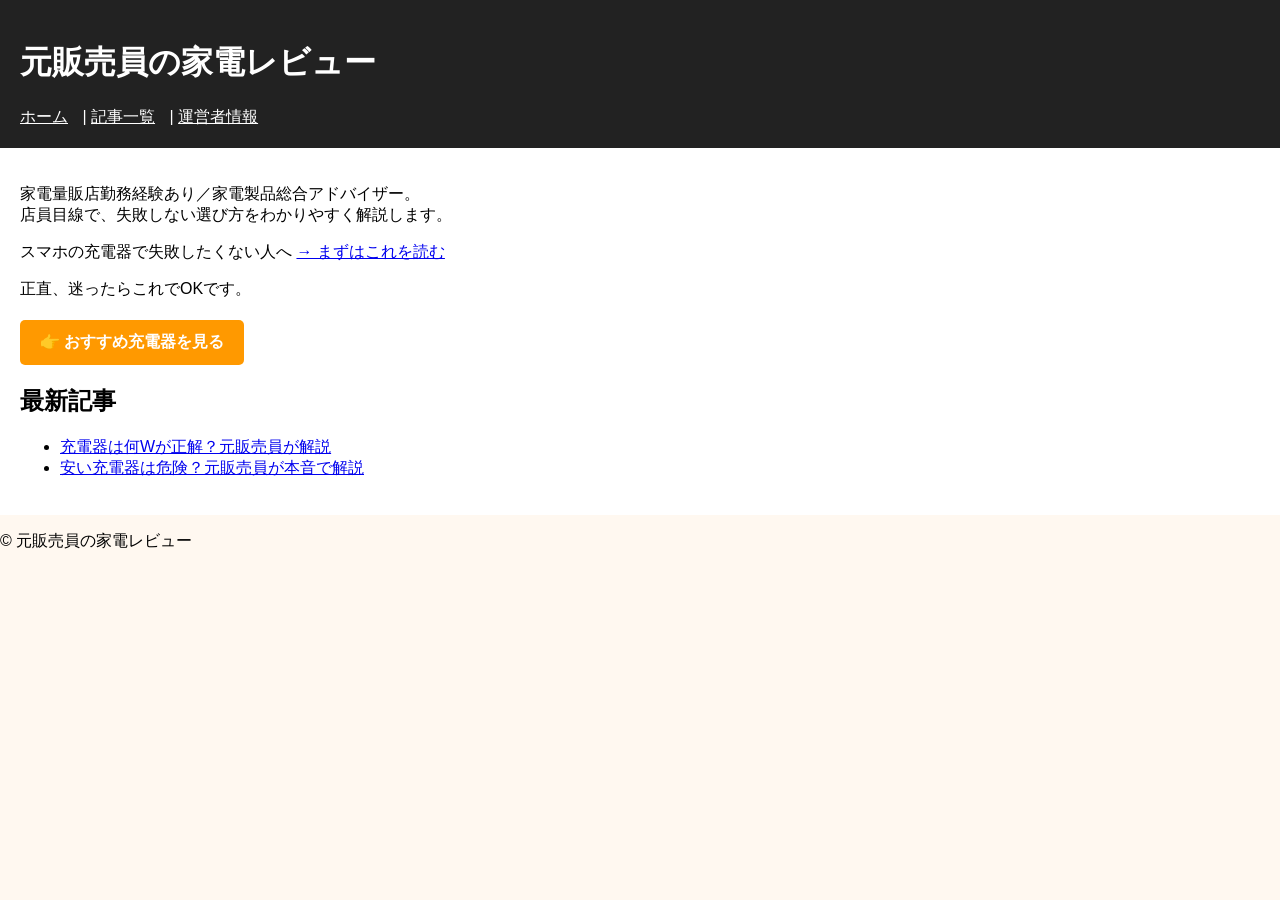
==== index.html @ 7d958324 "Update index.html" ====
<!DOCTYPE html>
<html lang="ja">
<head>
<meta charset="UTF-8">
<title>元販売員の家電レビュー</title>
<link rel="stylesheet" href="styles.css">
</head>
<body>

<header>
<h1>元販売員の家電レビュー</h1>
<nav>
<a href="index.html">ホーム</a> |
<a href="articles.html">記事一覧</a> |
<a href="about.html">運営者情報</a>
</nav>
</header>

<main>

<p>
家電量販店勤務経験あり／家電製品総合アドバイザー。<br>
店員目線で、失敗しない選び方をわかりやすく解説します。
</p>

<p>
スマホの充電器で失敗したくない人へ  
<a href="post1.html">→ まずはこれを読む</a>
</p>

<p>
正直、迷ったらこれでOKです。
</p>

<p style="margin:20px 0;">
<a href="https://www.amazon.co.jp/dp/B0B6MWBSJ4?tag=karinfreyer22-22" target="_blank"
style="display:inline-block; padding:12px 20px; background:#ff9900; color:#fff; text-decoration:none; border-radius:5px; font-weight:bold;">
👉 おすすめ充電器を見る
</a>
</p>

<h2>最新記事</h2>

<ul>
<li><a href="post1.html">充電器は何Wが正解？元販売員が解説</a></li>
<li><a href="post2.html">安い充電器は危険？元販売員が本音で解説</a></li>
</ul>

</main>

<footer>
<p>© 元販売員の家電レビュー</p>
</footer>

</body>
</html>
---- styles.css ----
body {
font-family: Arial;
margin:0;
padding:0;
background-color: #fff8f0;
}
header {
background:#222;
color:white;
padding:20px;
}
nav a {
color:white;
margin-right:10px;
}
main {
  background: #ffffff;
  padding: 20px;
}
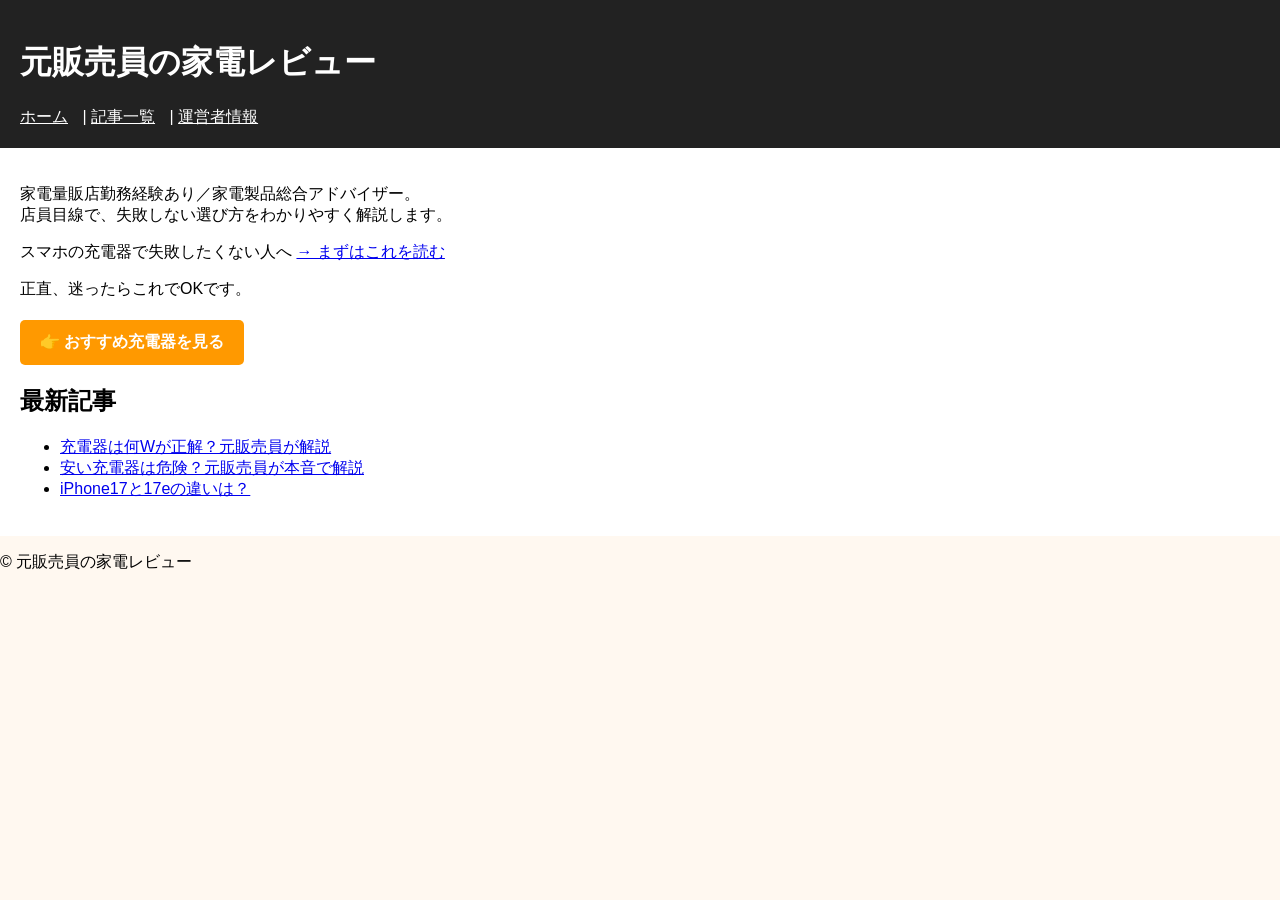
==== commit a1ac7600: "Update index.html" ====
--- a/index.html
+++ b/index.html
@@ -44,6 +44,7 @@
 <ul>
 <li><a href="post1.html">充電器は何Wが正解？元販売員が解説</a></li>
 <li><a href="post2.html">安い充電器は危険？元販売員が本音で解説</a></li>
+<li><a href="post3.html">iPhone17と17eの違いは？</a></li>
 </ul>
 
 </main>
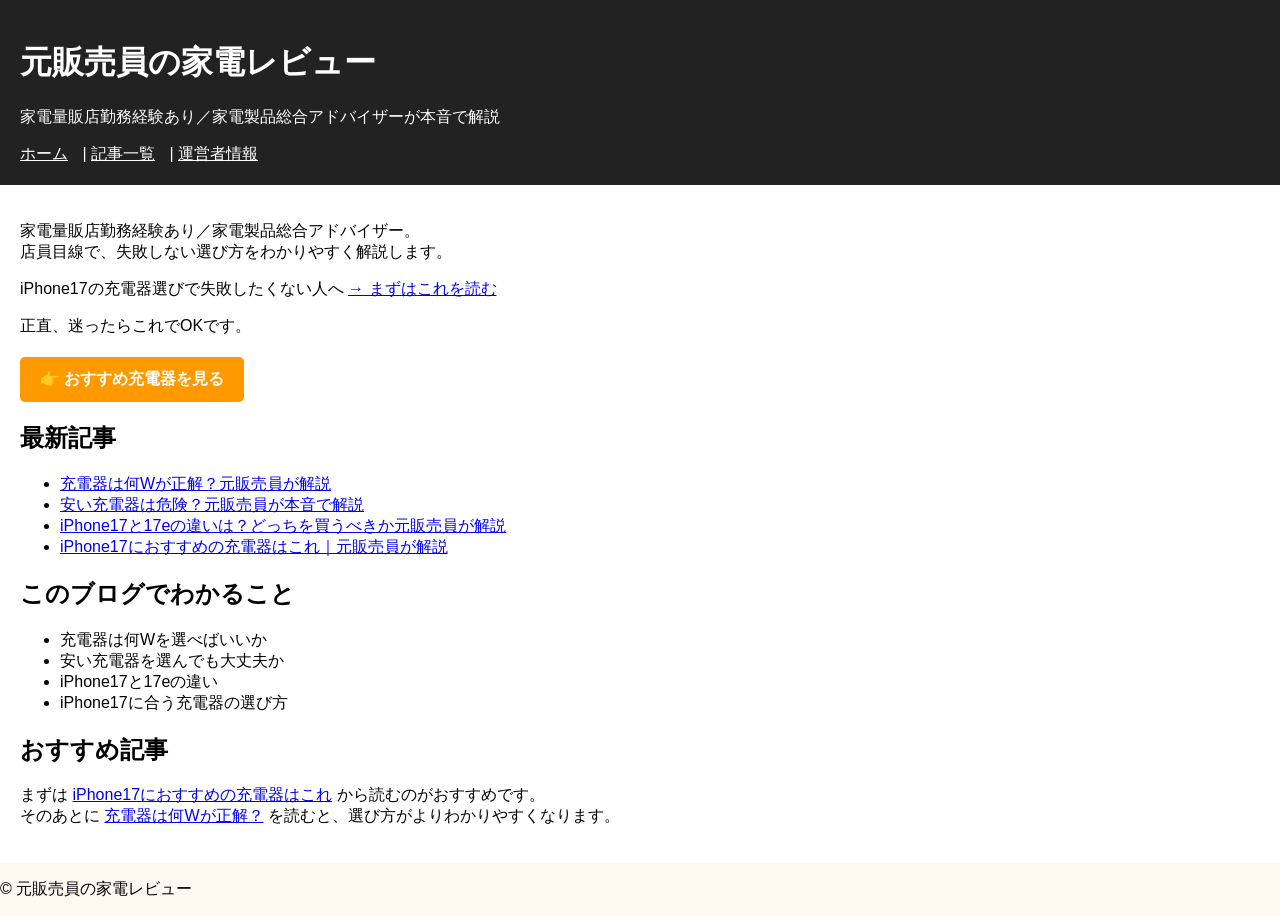
==== commit 592d0a2c: "Update index.html" ====
--- a/index.html
+++ b/index.html
@@ -2,55 +2,72 @@
 <html lang="ja">
 <head>
 <meta charset="UTF-8">
+<meta name="viewport" content="width=device-width, initial-scale=1.0">
 <title>元販売員の家電レビュー</title>
 <link rel="stylesheet" href="styles.css">
 </head>
 <body>
 
 <header>
-<h1>元販売員の家電レビュー</h1>
-<nav>
-<a href="index.html">ホーム</a> |
-<a href="articles.html">記事一覧</a> |
-<a href="about.html">運営者情報</a>
-</nav>
+  <h1>元販売員の家電レビュー</h1>
+  <p>家電量販店勤務経験あり／家電製品総合アドバイザーが本音で解説</p>
+  <nav>
+    <a href="index.html">ホーム</a> |
+    <a href="articles.html">記事一覧</a> |
+    <a href="about.html">運営者情報</a>
+  </nav>
 </header>
 
 <main>
 
-<p>
-家電量販店勤務経験あり／家電製品総合アドバイザー。<br>
-店員目線で、失敗しない選び方をわかりやすく解説します。
-</p>
+  <p>
+    家電量販店勤務経験あり／家電製品総合アドバイザー。<br>
+    店員目線で、失敗しない選び方をわかりやすく解説します。
+  </p>
 
-<p>
-スマホの充電器で失敗したくない人へ  
-<a href="post1.html">→ まずはこれを読む</a>
-</p>
+  <p>
+    iPhone17の充電器選びで失敗したくない人へ  
+    <a href="post4.html">→ まずはこれを読む</a>
+  </p>
 
-<p>
-正直、迷ったらこれでOKです。
-</p>
+  <p>
+    正直、迷ったらこれでOKです。
+  </p>
 
-<p style="margin:20px 0;">
-<a href="https://www.amazon.co.jp/dp/B0B6MWBSJ4?tag=karinfreyer22-22" target="_blank"
-style="display:inline-block; padding:12px 20px; background:#ff9900; color:#fff; text-decoration:none; border-radius:5px; font-weight:bold;">
-👉 おすすめ充電器を見る
-</a>
-</p>
+  <p style="margin:20px 0;">
+    <a href="https://www.amazon.co.jp/dp/B0B6MWBSJ4?tag=karinfreyer22-22" target="_blank"
+    style="display:inline-block; padding:12px 20px; background:#ff9900; color:#fff; text-decoration:none; border-radius:5px; font-weight:bold;">
+      👉 おすすめ充電器を見る
+    </a>
+  </p>
 
-<h2>最新記事</h2>
+  <h2>最新記事</h2>
 
-<ul>
-<li><a href="post1.html">充電器は何Wが正解？元販売員が解説</a></li>
-<li><a href="post2.html">安い充電器は危険？元販売員が本音で解説</a></li>
-<li><a href="post3.html">iPhone17と17eの違いは？</a></li>
-</ul>
+  <ul>
+    <li><a href="post1.html">充電器は何Wが正解？元販売員が解説</a></li>
+    <li><a href="post2.html">安い充電器は危険？元販売員が本音で解説</a></li>
+    <li><a href="post3.html">iPhone17と17eの違いは？どっちを買うべきか元販売員が解説</a></li>
+    <li><a href="post4.html">iPhone17におすすめの充電器はこれ｜元販売員が解説</a></li>
+  </ul>
+
+  <h2>このブログでわかること</h2>
+  <ul>
+    <li>充電器は何Wを選べばいいか</li>
+    <li>安い充電器を選んでも大丈夫か</li>
+    <li>iPhone17と17eの違い</li>
+    <li>iPhone17に合う充電器の選び方</li>
+  </ul>
+
+  <h2>おすすめ記事</h2>
+  <p>
+    まずは <a href="post4.html">iPhone17におすすめの充電器はこれ</a> から読むのがおすすめです。<br>
+    そのあとに <a href="post1.html">充電器は何Wが正解？</a> を読むと、選び方がよりわかりやすくなります。
+  </p>
 
 </main>
 
 <footer>
-<p>© 元販売員の家電レビュー</p>
+  <p>© 元販売員の家電レビュー</p>
 </footer>
 
 </body>
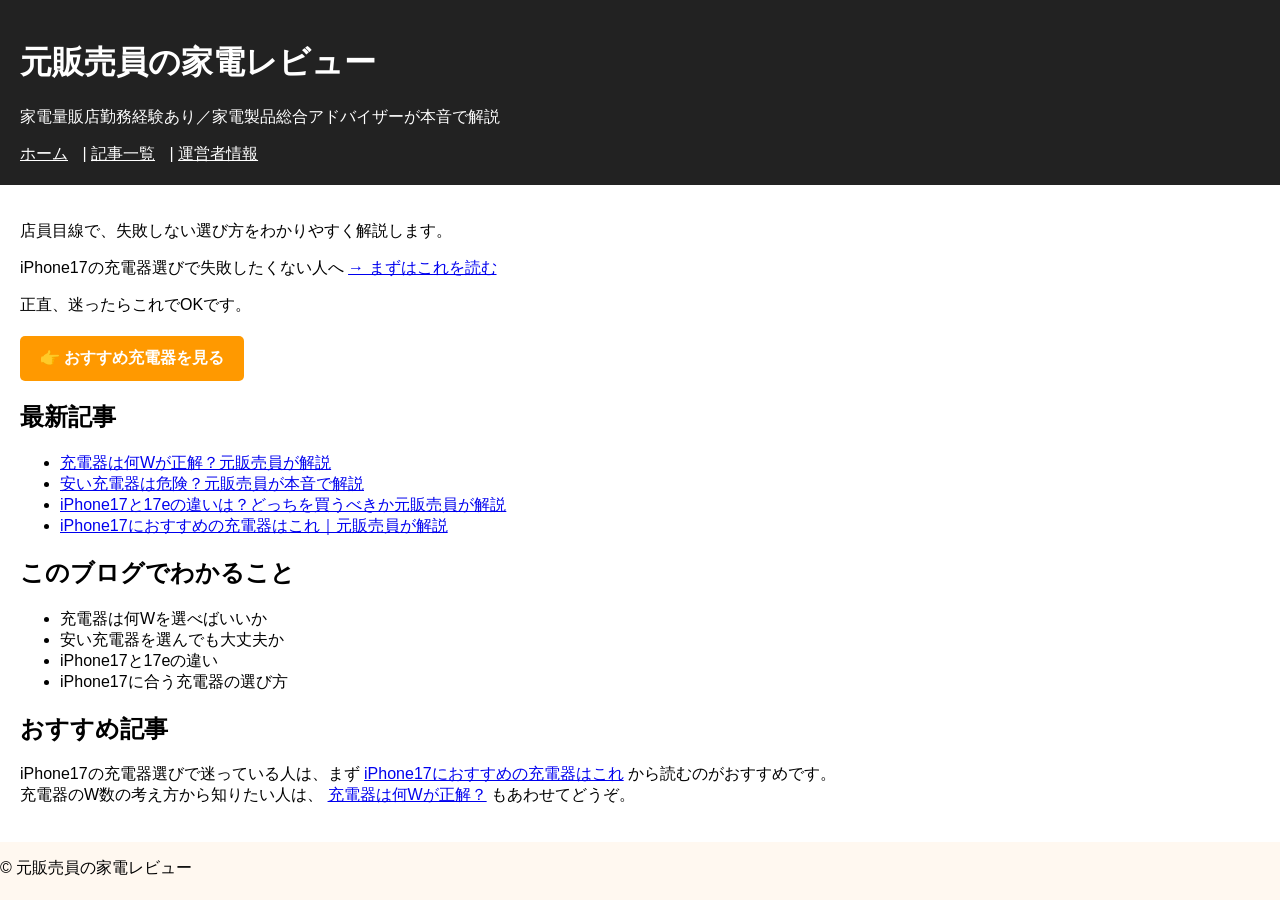
==== commit 0543daa9: "Update index.html" ====
--- a/index.html
+++ b/index.html
@@ -21,7 +21,6 @@
 <main>
 
   <p>
-    家電量販店勤務経験あり／家電製品総合アドバイザー。<br>
     店員目線で、失敗しない選び方をわかりやすく解説します。
   </p>
 
@@ -42,7 +41,6 @@
   </p>
 
   <h2>最新記事</h2>
-
   <ul>
     <li><a href="post1.html">充電器は何Wが正解？元販売員が解説</a></li>
     <li><a href="post2.html">安い充電器は危険？元販売員が本音で解説</a></li>
@@ -60,8 +58,12 @@
 
   <h2>おすすめ記事</h2>
   <p>
-    まずは <a href="post4.html">iPhone17におすすめの充電器はこれ</a> から読むのがおすすめです。<br>
-    そのあとに <a href="post1.html">充電器は何Wが正解？</a> を読むと、選び方がよりわかりやすくなります。
+    iPhone17の充電器選びで迷っている人は、まず
+    <a href="post4.html">iPhone17におすすめの充電器はこれ</a>
+    から読むのがおすすめです。<br>
+    充電器のW数の考え方から知りたい人は、
+    <a href="post1.html">充電器は何Wが正解？</a>
+    もあわせてどうぞ。
   </p>
 
 </main>
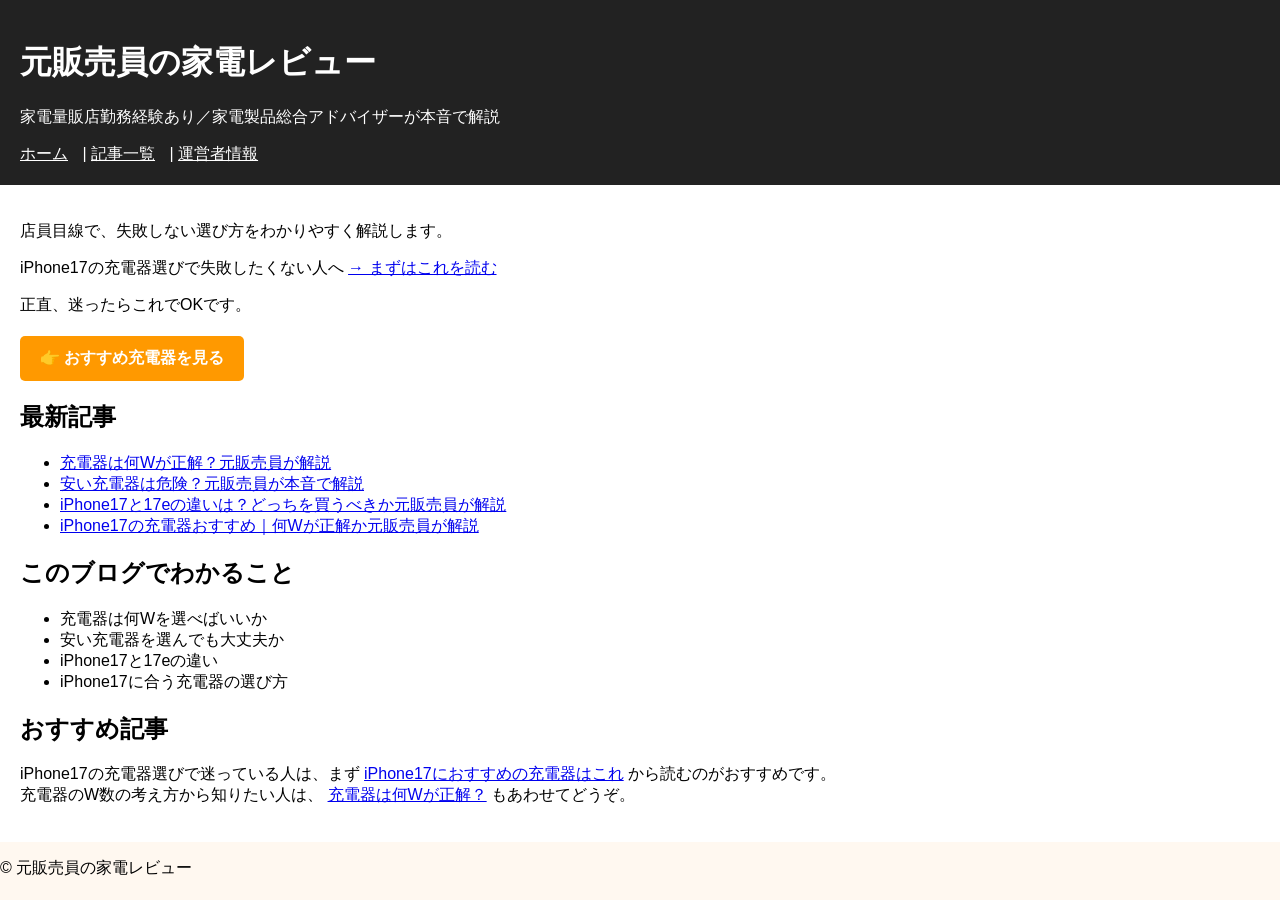
==== commit b5db70ec: "Update index.html" ====
--- a/index.html
+++ b/index.html
@@ -5,6 +5,16 @@
 <meta name="viewport" content="width=device-width, initial-scale=1.0">
 <title>元販売員の家電レビュー</title>
 <link rel="stylesheet" href="styles.css">
+
+<!-- Google tag (gtag.js) -->
+<script async src="https://www.googletagmanager.com/gtag/js?id=G-20M95NDR7Q"></script>
+<script>
+  window.dataLayer = window.dataLayer || [];
+  function gtag(){dataLayer.push(arguments);}
+  gtag('js', new Date());
+  gtag('config', 'G-20M95NDR7Q');
+</script>
+
 </head>
 <body>
 
@@ -45,7 +55,7 @@
     <li><a href="post1.html">充電器は何Wが正解？元販売員が解説</a></li>
     <li><a href="post2.html">安い充電器は危険？元販売員が本音で解説</a></li>
     <li><a href="post3.html">iPhone17と17eの違いは？どっちを買うべきか元販売員が解説</a></li>
-    <li><a href="post4.html">iPhone17におすすめの充電器はこれ｜元販売員が解説</a></li>
+    <li><a href="post4.html">iPhone17の充電器おすすめ｜何Wが正解か元販売員が解説</a></li>
   </ul>
 
   <h2>このブログでわかること</h2>
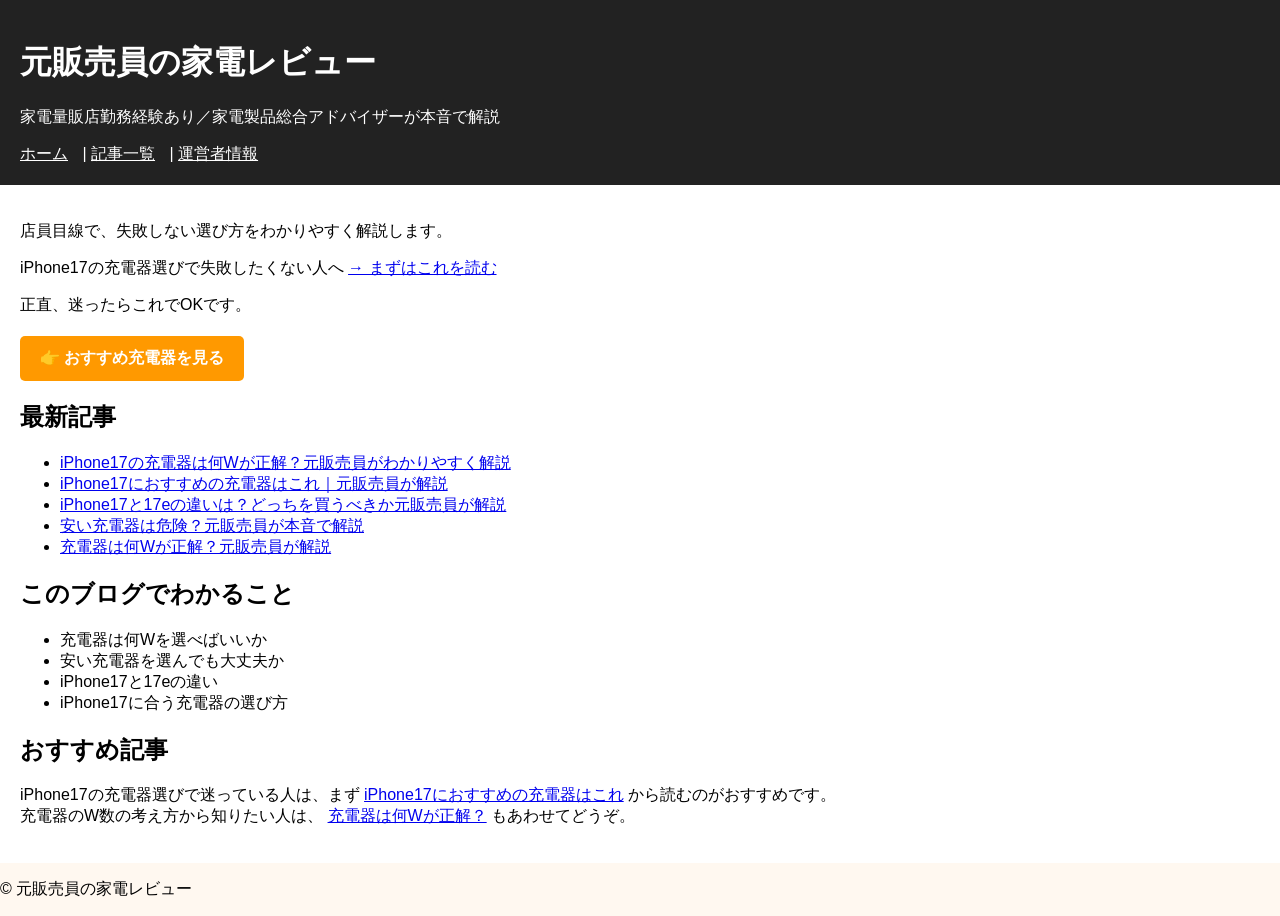
==== commit ab617a82: "Update index.html" ====
--- a/index.html
+++ b/index.html
@@ -51,12 +51,13 @@
   </p>
 
   <h2>最新記事</h2>
-  <ul>
-    <li><a href="post1.html">充電器は何Wが正解？元販売員が解説</a></li>
-    <li><a href="post2.html">安い充電器は危険？元販売員が本音で解説</a></li>
-    <li><a href="post3.html">iPhone17と17eの違いは？どっちを買うべきか元販売員が解説</a></li>
-    <li><a href="post4.html">iPhone17の充電器おすすめ｜何Wが正解か元販売員が解説</a></li>
-  </ul>
+<ul>
+<li><a href="post5.html">iPhone17の充電器は何Wが正解？元販売員がわかりやすく解説</a></li>
+<li><a href="post4.html">iPhone17におすすめの充電器はこれ｜元販売員が解説</a></li>
+<li><a href="post3.html">iPhone17と17eの違いは？どっちを買うべきか元販売員が解説</a></li>
+<li><a href="post2.html">安い充電器は危険？元販売員が本音で解説</a></li>
+<li><a href="post1.html">充電器は何Wが正解？元販売員が解説</a></li>
+</ul>
 
   <h2>このブログでわかること</h2>
   <ul>
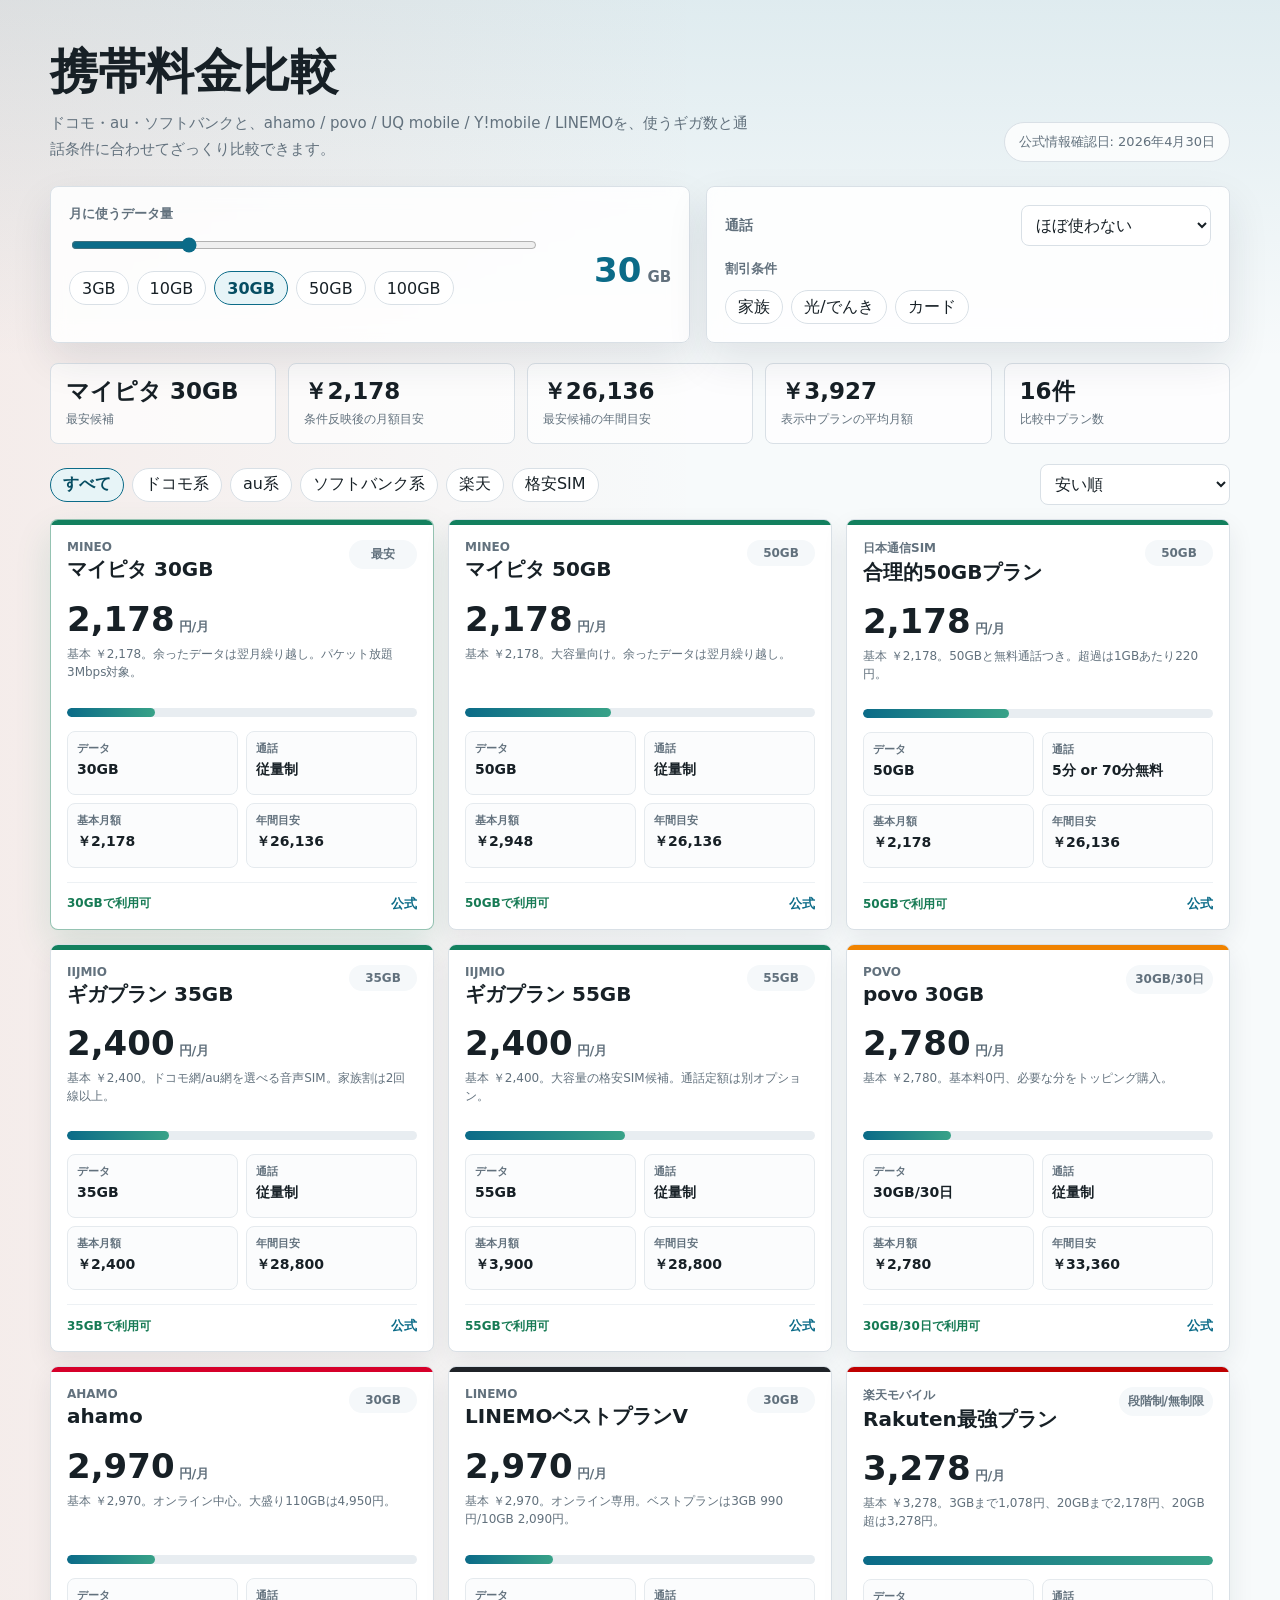
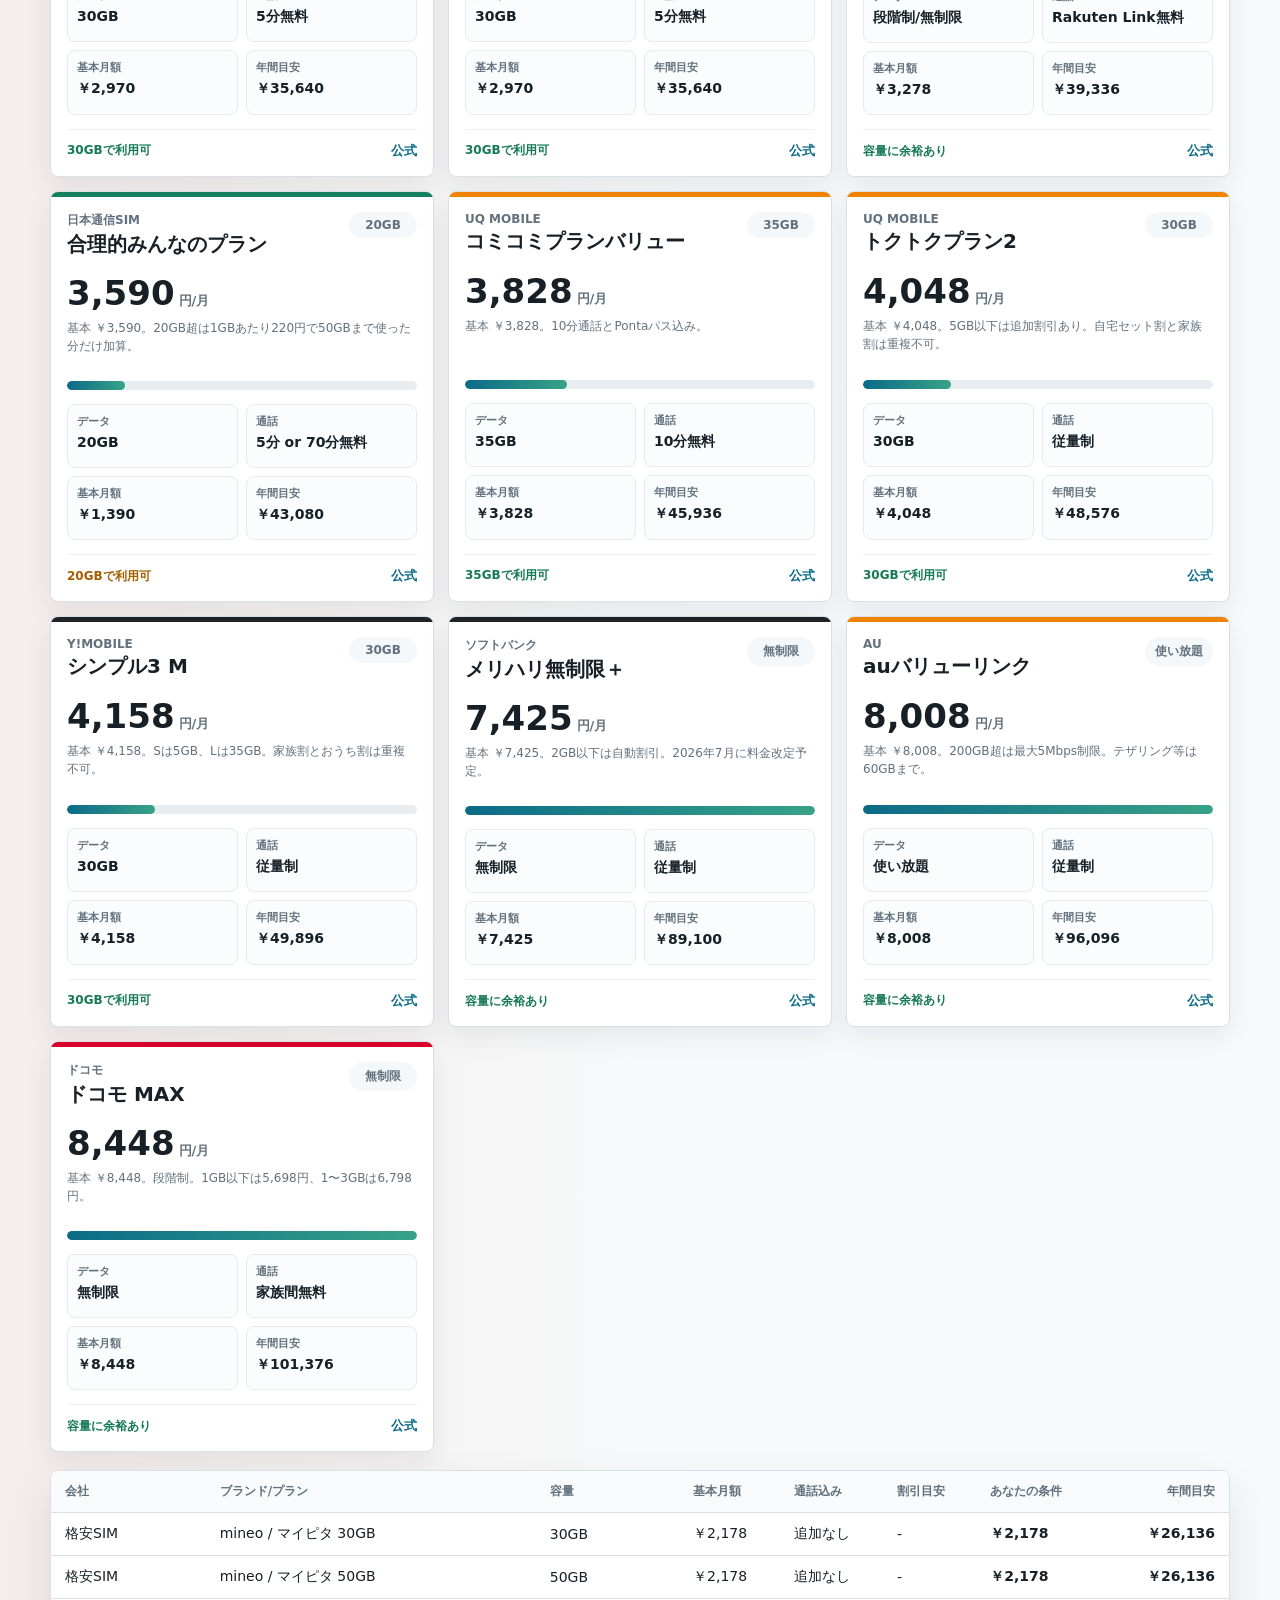
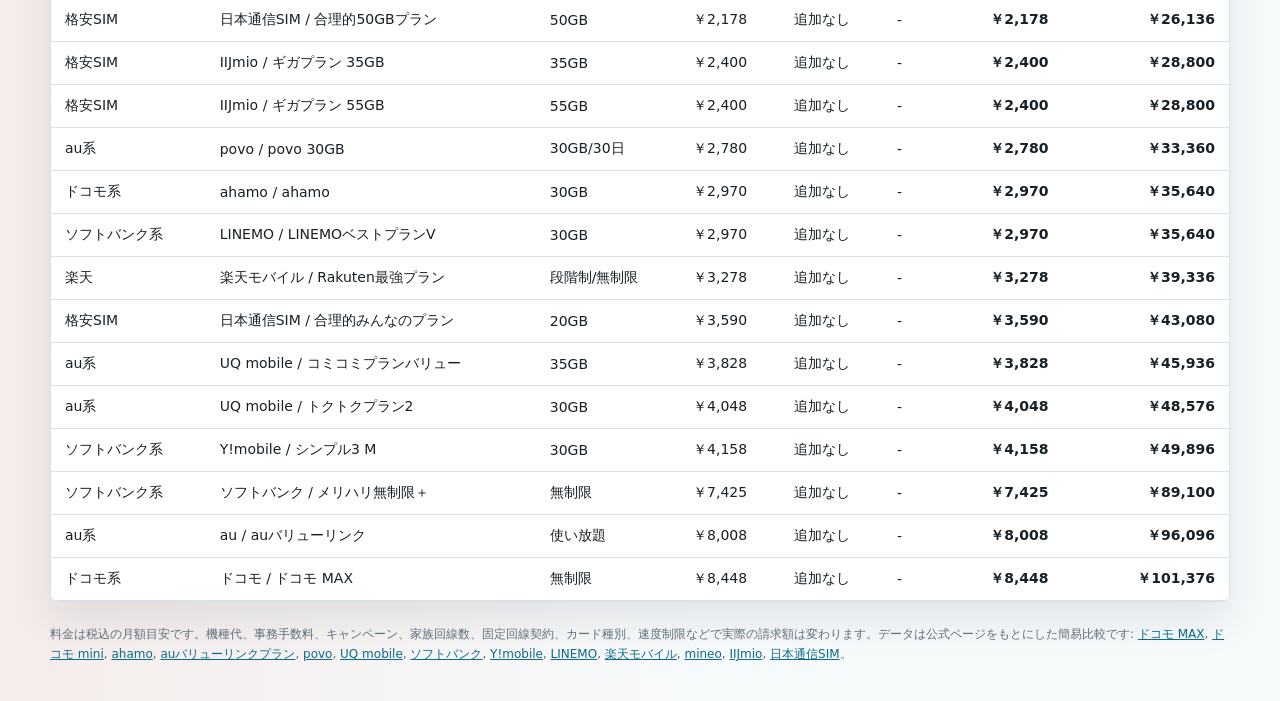
==== commit 9a69f496: "Add files via upload" ====
--- a/index.html
+++ b/index.html
@@ -1,87 +1,1122 @@
-<!DOCTYPE html>
+<!doctype html>
 <html lang="ja">
 <head>
-<meta charset="UTF-8">
-<meta name="viewport" content="width=device-width, initial-scale=1.0">
-<title>元販売員の家電レビュー</title>
-<link rel="stylesheet" href="styles.css">
-
-<!-- Google tag (gtag.js) -->
-<script async src="https://www.googletagmanager.com/gtag/js?id=G-20M95NDR7Q"></script>
-<script>
-  window.dataLayer = window.dataLayer || [];
-  function gtag(){dataLayer.push(arguments);}
-  gtag('js', new Date());
-  gtag('config', 'G-20M95NDR7Q');
-</script>
-
+  <meta charset="utf-8">
+  <meta name="viewport" content="width=device-width, initial-scale=1">
+  <title>携帯料金比較</title>
+  <style>
+    :root {
+      color-scheme: light;
+      --ink: #172026;
+      --muted: #62717d;
+      --line: #d9e0e6;
+      --panel: #ffffff;
+      --soft: #f5f8fa;
+      --accent: #0b6b88;
+      --accent-2: #d84d2a;
+      --good: #167a54;
+      --warn: #a65e00;
+      --shadow: 0 18px 40px rgba(26, 44, 56, .10);
+    }
+
+    * {
+      box-sizing: border-box;
+    }
+
+    body {
+      margin: 0;
+      font-family: "Segoe UI", system-ui, -apple-system, BlinkMacSystemFont, "Noto Sans JP", sans-serif;
+      color: var(--ink);
+      background:
+        linear-gradient(180deg, rgba(11, 107, 136, .10), transparent 360px),
+        linear-gradient(90deg, rgba(216, 77, 42, .08), transparent 55%),
+        #f7fafb;
+    }
+
+    button,
+    input,
+    select {
+      font: inherit;
+    }
+
+    .app-shell {
+      width: min(1180px, calc(100% - 32px));
+      margin: 0 auto;
+      padding: 28px 0 36px;
+    }
+
+    header {
+      display: grid;
+      grid-template-columns: minmax(0, 1fr) auto;
+      gap: 24px;
+      align-items: end;
+      padding: 18px 0 24px;
+    }
+
+    h1 {
+      margin: 0;
+      font-size: clamp(28px, 4vw, 48px);
+      line-height: 1.08;
+      letter-spacing: 0;
+    }
+
+    .lead {
+      max-width: 700px;
+      margin: 12px 0 0;
+      color: var(--muted);
+      font-size: 15px;
+      line-height: 1.75;
+    }
+
+    .date-pill {
+      border: 1px solid var(--line);
+      border-radius: 999px;
+      padding: 10px 14px;
+      background: rgba(255, 255, 255, .78);
+      color: var(--muted);
+      font-size: 13px;
+      white-space: nowrap;
+    }
+
+    .controls {
+      display: grid;
+      grid-template-columns: 1.1fr .9fr;
+      gap: 16px;
+      align-items: stretch;
+      margin-bottom: 20px;
+    }
+
+    .panel {
+      background: rgba(255, 255, 255, .86);
+      border: 1px solid var(--line);
+      border-radius: 8px;
+      box-shadow: var(--shadow);
+      backdrop-filter: blur(10px);
+    }
+
+    .usage-panel {
+      padding: 18px;
+    }
+
+    .panel-title {
+      margin: 0 0 12px;
+      color: var(--muted);
+      font-size: 13px;
+      font-weight: 700;
+    }
+
+    .usage-grid {
+      display: grid;
+      grid-template-columns: 1fr 120px;
+      gap: 16px;
+      align-items: center;
+    }
+
+    .gb-number {
+      display: flex;
+      align-items: baseline;
+      gap: 6px;
+      justify-content: flex-end;
+      color: var(--accent);
+      font-weight: 800;
+      font-size: 34px;
+    }
+
+    .gb-number span {
+      color: var(--muted);
+      font-size: 15px;
+      font-weight: 700;
+    }
+
+    input[type="range"] {
+      width: 100%;
+      accent-color: var(--accent);
+    }
+
+    .quick-gb {
+      display: flex;
+      gap: 8px;
+      flex-wrap: wrap;
+      margin-top: 14px;
+    }
+
+    .chip,
+    .icon-button {
+      border: 1px solid var(--line);
+      background: var(--panel);
+      color: var(--ink);
+      border-radius: 999px;
+      min-height: 34px;
+      padding: 0 12px;
+      cursor: pointer;
+    }
+
+    .chip.active,
+    .icon-button.active {
+      border-color: var(--accent);
+      background: #e7f4f7;
+      color: #064d62;
+      font-weight: 700;
+    }
+
+    .options-panel {
+      padding: 18px;
+      display: grid;
+      gap: 14px;
+    }
+
+    .option-row {
+      display: grid;
+      grid-template-columns: 1fr auto;
+      gap: 12px;
+      align-items: center;
+    }
+
+    .option-row label {
+      color: var(--muted);
+      font-size: 14px;
+      font-weight: 700;
+    }
+
+    select {
+      width: 190px;
+      border: 1px solid var(--line);
+      border-radius: 8px;
+      background: var(--panel);
+      padding: 9px 10px;
+      color: var(--ink);
+    }
+
+    .toggle-list {
+      display: flex;
+      gap: 8px;
+      flex-wrap: wrap;
+    }
+
+    .summary {
+      display: grid;
+      grid-template-columns: repeat(5, 1fr);
+      gap: 12px;
+      margin-bottom: 20px;
+    }
+
+    .metric {
+      padding: 15px;
+      border: 1px solid var(--line);
+      border-radius: 8px;
+      background: rgba(255, 255, 255, .72);
+    }
+
+    .metric strong {
+      display: block;
+      font-size: 23px;
+      line-height: 1.1;
+    }
+
+    .metric span {
+      display: block;
+      margin-top: 6px;
+      color: var(--muted);
+      font-size: 12px;
+      line-height: 1.45;
+    }
+
+    .toolbar {
+      display: flex;
+      justify-content: space-between;
+      gap: 12px;
+      align-items: center;
+      margin: 8px 0 14px;
+    }
+
+    .brand-filter {
+      display: flex;
+      gap: 8px;
+      flex-wrap: wrap;
+    }
+
+    .cards {
+      display: grid;
+      grid-template-columns: repeat(3, minmax(0, 1fr));
+      gap: 14px;
+    }
+
+    .card {
+      position: relative;
+      overflow: hidden;
+      min-height: 278px;
+      padding: 16px;
+      border: 1px solid var(--line);
+      border-radius: 8px;
+      background: var(--panel);
+      box-shadow: 0 10px 26px rgba(20, 35, 45, .08);
+      display: grid;
+      gap: 14px;
+    }
+
+    .card.best {
+      border-color: rgba(22, 122, 84, .45);
+      box-shadow: 0 16px 36px rgba(22, 122, 84, .14);
+    }
+
+    .brand-bar {
+      height: 5px;
+      width: 100%;
+      position: absolute;
+      inset: 0 0 auto;
+    }
+
+    .docomo { background: #d6002a; }
+    .au { background: #f08300; }
+    .softbank { background: #1f2328; }
+    .rakuten { background: #bf0000; }
+    .mvno { background: #13805e; }
+
+    .card-top {
+      display: flex;
+      justify-content: space-between;
+      gap: 12px;
+      align-items: start;
+      padding-top: 4px;
+    }
+
+    .carrier {
+      color: var(--muted);
+      font-size: 12px;
+      font-weight: 800;
+      text-transform: uppercase;
+    }
+
+    .plan-name {
+      margin: 3px 0 0;
+      font-size: 20px;
+      line-height: 1.25;
+    }
+
+    .badge {
+      min-width: 68px;
+      padding: 6px 9px;
+      border-radius: 999px;
+      background: var(--soft);
+      color: var(--muted);
+      text-align: center;
+      font-size: 12px;
+      font-weight: 800;
+      white-space: nowrap;
+    }
+
+    .price {
+      display: flex;
+      align-items: baseline;
+      gap: 4px;
+      margin-top: 2px;
+      font-size: 34px;
+      font-weight: 850;
+      letter-spacing: 0;
+    }
+
+    .price small {
+      color: var(--muted);
+      font-size: 13px;
+      font-weight: 700;
+    }
+
+    .price-note {
+      margin-top: -8px;
+      min-height: 36px;
+      color: var(--muted);
+      font-size: 12px;
+      line-height: 1.5;
+    }
+
+    .data-meter {
+      height: 9px;
+      overflow: hidden;
+      border-radius: 999px;
+      background: #e8edf1;
+    }
+
+    .data-meter span {
+      display: block;
+      height: 100%;
+      max-width: 100%;
+      border-radius: inherit;
+      background: linear-gradient(90deg, var(--accent), #38a288);
+    }
+
+    .specs {
+      display: grid;
+      grid-template-columns: 1fr 1fr;
+      gap: 8px;
+    }
+
+    .spec {
+      min-height: 64px;
+      border: 1px solid #e5eaee;
+      border-radius: 8px;
+      padding: 9px;
+      background: #fbfcfd;
+    }
+
+    .spec span {
+      display: block;
+      color: var(--muted);
+      font-size: 11px;
+      font-weight: 800;
+    }
+
+    .spec strong {
+      display: block;
+      margin-top: 4px;
+      font-size: 14px;
+      line-height: 1.3;
+    }
+
+    .card-footer {
+      display: flex;
+      justify-content: space-between;
+      align-items: center;
+      gap: 10px;
+      border-top: 1px solid #edf1f4;
+      padding-top: 12px;
+    }
+
+    .source-link {
+      color: var(--accent);
+      font-size: 13px;
+      font-weight: 800;
+      text-decoration: none;
+    }
+
+    .fit {
+      color: var(--good);
+      font-size: 12px;
+      font-weight: 800;
+    }
+
+    .fit.warn {
+      color: var(--warn);
+    }
+
+    .table-panel {
+      margin-top: 18px;
+      overflow-x: auto;
+    }
+
+    table {
+      width: 100%;
+      border-collapse: collapse;
+      min-width: 850px;
+      background: var(--panel);
+    }
+
+    th,
+    td {
+      padding: 12px 14px;
+      border-bottom: 1px solid var(--line);
+      text-align: left;
+      font-size: 14px;
+    }
+
+    th {
+      color: var(--muted);
+      font-size: 12px;
+      background: #f8fafb;
+    }
+
+    td:last-child,
+    th:last-child {
+      text-align: right;
+    }
+
+    footer {
+      margin-top: 22px;
+      color: var(--muted);
+      font-size: 12px;
+      line-height: 1.7;
+    }
+
+    footer a {
+      color: var(--accent);
+    }
+
+    @media (max-width: 900px) {
+      header,
+      .controls {
+        grid-template-columns: 1fr;
+      }
+
+      .summary {
+        grid-template-columns: repeat(2, 1fr);
+      }
+
+      .cards {
+        grid-template-columns: repeat(2, minmax(0, 1fr));
+      }
+
+      .date-pill {
+        justify-self: start;
+      }
+    }
+
+    @media (max-width: 640px) {
+      .app-shell {
+        width: min(100% - 20px, 1180px);
+        padding-top: 14px;
+      }
+
+      .usage-grid,
+      .option-row,
+      .summary,
+      .cards {
+        grid-template-columns: 1fr;
+      }
+
+      .gb-number {
+        justify-content: flex-start;
+      }
+
+      select {
+        width: 100%;
+      }
+
+      .toolbar {
+        align-items: stretch;
+        flex-direction: column;
+      }
+    }
+  </style>
 </head>
 <body>
-
-<header>
-  <h1>元販売員の家電レビュー</h1>
-  <p>家電量販店勤務経験あり／家電製品総合アドバイザーが本音で解説</p>
-  <nav>
-    <a href="index.html">ホーム</a> |
-    <a href="articles.html">記事一覧</a> |
-    <a href="about.html">運営者情報</a>
-  </nav>
-</header>
-
-<main>
-
-  <p>
-    店員目線で、失敗しない選び方をわかりやすく解説します。
-  </p>
-
-  <p>
-    iPhone17の充電器選びで失敗したくない人へ  
-    <a href="post4.html">→ まずはこれを読む</a>
-  </p>
-
-  <p>
-    正直、迷ったらこれでOKです。
-  </p>
-
-  <p style="margin:20px 0;">
-    <a href="https://www.amazon.co.jp/dp/B0B6MWBSJ4?tag=karinfreyer22-22" target="_blank"
-    style="display:inline-block; padding:12px 20px; background:#ff9900; color:#fff; text-decoration:none; border-radius:5px; font-weight:bold;">
-      👉 おすすめ充電器を見る
-    </a>
-  </p>
-
-  <h2>最新記事</h2>
-<ul>
-<li><a href="post5.html">iPhone17の充電器は何Wが正解？元販売員がわかりやすく解説</a></li>
-<li><a href="post4.html">iPhone17におすすめの充電器はこれ｜元販売員が解説</a></li>
-<li><a href="post3.html">iPhone17と17eの違いは？どっちを買うべきか元販売員が解説</a></li>
-<li><a href="post2.html">安い充電器は危険？元販売員が本音で解説</a></li>
-<li><a href="post1.html">充電器は何Wが正解？元販売員が解説</a></li>
-</ul>
-
-  <h2>このブログでわかること</h2>
-  <ul>
-    <li>充電器は何Wを選べばいいか</li>
-    <li>安い充電器を選んでも大丈夫か</li>
-    <li>iPhone17と17eの違い</li>
-    <li>iPhone17に合う充電器の選び方</li>
-  </ul>
-
-  <h2>おすすめ記事</h2>
-  <p>
-    iPhone17の充電器選びで迷っている人は、まず
-    <a href="post4.html">iPhone17におすすめの充電器はこれ</a>
-    から読むのがおすすめです。<br>
-    充電器のW数の考え方から知りたい人は、
-    <a href="post1.html">充電器は何Wが正解？</a>
-    もあわせてどうぞ。
-  </p>
-
-</main>
-
-<footer>
-  <p>© 元販売員の家電レビュー</p>
-</footer>
-
+  <main class="app-shell">
+    <header>
+      <div>
+        <h1>携帯料金比較</h1>
+        <p class="lead">ドコモ・au・ソフトバンクと、ahamo / povo / UQ mobile / Y!mobile / LINEMOを、使うギガ数と通話条件に合わせてざっくり比較できます。</p>
+      </div>
+      <div class="date-pill">公式情報確認日: 2026年4月30日</div>
+    </header>
+
+    <section class="controls" aria-label="比較条件">
+      <div class="panel usage-panel">
+        <p class="panel-title">月に使うデータ量</p>
+        <div class="usage-grid">
+          <div>
+            <input id="usage" type="range" min="1" max="120" value="30" aria-label="月間データ量">
+            <div class="quick-gb" id="quickGb"></div>
+          </div>
+          <div class="gb-number"><output id="usageOutput">30</output><span>GB</span></div>
+        </div>
+      </div>
+
+      <div class="panel options-panel">
+        <div class="option-row">
+          <label for="callMode">通話</label>
+          <select id="callMode">
+            <option value="none">ほぼ使わない</option>
+            <option value="five">5〜10分以内が多い</option>
+            <option value="unlimited">長電話が多い</option>
+          </select>
+        </div>
+        <div>
+          <p class="panel-title">割引条件</p>
+          <div class="toggle-list">
+            <button class="icon-button" type="button" data-discount="family">家族</button>
+            <button class="icon-button" type="button" data-discount="home">光/でんき</button>
+            <button class="icon-button" type="button" data-discount="card">カード</button>
+          </div>
+        </div>
+      </div>
+    </section>
+
+    <section class="summary" aria-label="比較結果サマリー">
+      <div class="metric">
+        <strong id="bestPlan">-</strong>
+        <span>最安候補</span>
+      </div>
+      <div class="metric">
+        <strong id="bestPrice">-</strong>
+        <span>条件反映後の月額目安</span>
+      </div>
+      <div class="metric">
+        <strong id="bestAnnual">-</strong>
+        <span>最安候補の年間目安</span>
+      </div>
+      <div class="metric">
+        <strong id="avgPrice">-</strong>
+        <span>表示中プランの平均月額</span>
+      </div>
+      <div class="metric">
+        <strong id="planCount">-</strong>
+        <span>比較中プラン数</span>
+      </div>
+    </section>
+
+    <div class="toolbar">
+      <div class="brand-filter" id="brandFilter" aria-label="ブランド絞り込み"></div>
+      <select id="sortMode" aria-label="並び替え">
+        <option value="price">安い順</option>
+        <option value="data">データ量が多い順</option>
+        <option value="carrier">会社別</option>
+      </select>
+    </div>
+
+    <section class="cards" id="cards" aria-label="プランカード"></section>
+
+    <section class="panel table-panel" aria-label="料金比較表">
+      <table>
+        <thead>
+          <tr>
+            <th>会社</th>
+            <th>ブランド/プラン</th>
+            <th>容量</th>
+            <th>基本月額</th>
+            <th>通話込み</th>
+            <th>割引目安</th>
+            <th>あなたの条件</th>
+            <th>年間目安</th>
+          </tr>
+        </thead>
+        <tbody id="tableBody"></tbody>
+      </table>
+    </section>
+
+    <footer>
+      料金は税込の月額目安です。機種代、事務手数料、キャンペーン、家族回線数、固定回線契約、カード種別、速度制限などで実際の請求額は変わります。データは公式ページをもとにした簡易比較です:
+      <a href="https://www.docomo.ne.jp/charge/docomo_max/" target="_blank" rel="noreferrer">ドコモ MAX</a>,
+      <a href="https://www.docomo.ne.jp/charge/docomo_mini/" target="_blank" rel="noreferrer">ドコモ mini</a>,
+      <a href="https://ahamo.com/plan/index.html" target="_blank" rel="noreferrer">ahamo</a>,
+      <a href="https://www.au.com/mobile/charge/smartphone/plan/auvaluelink/" target="_blank" rel="noreferrer">auバリューリンクプラン</a>,
+      <a href="https://povo.jp/simulator/" target="_blank" rel="noreferrer">povo</a>,
+      <a href="https://www.uqwimax.jp/mobile/plan/tokutoku2/" target="_blank" rel="noreferrer">UQ mobile</a>,
+      <a href="https://www.softbank.jp/mobile/price_plan/" target="_blank" rel="noreferrer">ソフトバンク</a>,
+      <a href="https://www.ymobile.jp/plan/smartphone/" target="_blank" rel="noreferrer">Y!mobile</a>,
+      <a href="https://www.linemo.jp/plan/" target="_blank" rel="noreferrer">LINEMO</a>,
+      <a href="https://network.mobile.rakuten.co.jp/fee/saikyo-plan/" target="_blank" rel="noreferrer">楽天モバイル</a>,
+      <a href="https://mineo.jp/price/" target="_blank" rel="noreferrer">mineo</a>,
+      <a href="https://www.iijmio.jp/hdc/spec/index.html" target="_blank" rel="noreferrer">IIJmio</a>,
+      <a href="https://www.nihontsushin.com/plan/" target="_blank" rel="noreferrer">日本通信SIM</a>。
+    </footer>
+  </main>
+
+  <script>
+    const plans = [
+      {
+        carrier: "docomo",
+        brand: "ドコモ",
+        name: "ドコモ MAX",
+        data: Infinity,
+        dataLabel: "無制限",
+        base: 8448,
+        callIncluded: "家族間無料",
+        callFive: 880,
+        callUnlimited: 1980,
+        discounts: { family: 1210, home: 1210, card: 550 },
+        note: "段階制。1GB以下は5,698円、1〜3GBは6,798円。",
+        source: "https://www.docomo.ne.jp/charge/docomo_max/"
+      },
+      {
+        carrier: "docomo",
+        brand: "ドコモ",
+        name: "ドコモ mini 10GB",
+        data: 10,
+        dataLabel: "10GB",
+        base: 3850,
+        callIncluded: "従量制",
+        callFive: 880,
+        callUnlimited: 1980,
+        discounts: { home: 1210, card: 550 },
+        note: "小容量向け。4GB版は2,750円。",
+        source: "https://www.docomo.ne.jp/charge/docomo_mini/"
+      },
+      {
+        carrier: "docomo",
+        brand: "ahamo",
+        name: "ahamo",
+        data: 30,
+        dataLabel: "30GB",
+        base: 2970,
+        callIncluded: "5分無料",
+        callFive: 0,
+        callUnlimited: 1100,
+        discounts: {},
+        note: "オンライン中心。大盛り110GBは4,950円。",
+        source: "https://ahamo.com/plan/index.html"
+      },
+      {
+        carrier: "au",
+        brand: "au",
+        name: "auバリューリンク",
+        data: Infinity,
+        dataLabel: "使い放題",
+        base: 8008,
+        callIncluded: "従量制",
+        callFive: 880,
+        callUnlimited: 1980,
+        discounts: { family: 1210, home: 1100, card: 220 },
+        note: "200GB超は最大5Mbps制限。テザリング等は60GBまで。",
+        source: "https://www.au.com/mobile/charge/smartphone/plan/auvaluelink/"
+      },
+      {
+        carrier: "au",
+        brand: "UQ mobile",
+        name: "トクトクプラン2",
+        data: 30,
+        dataLabel: "30GB",
+        base: 4048,
+        callIncluded: "従量制",
+        callFive: 880,
+        callUnlimited: 1980,
+        discounts: { family: 550, home: 1100, card: 220, lowUse: 1100 },
+        note: "5GB以下は追加割引あり。自宅セット割と家族割は重複不可。",
+        source: "https://www.uqwimax.jp/mobile/plan/tokutoku2/"
+      },
+      {
+        carrier: "au",
+        brand: "UQ mobile",
+        name: "コミコミプランバリュー",
+        data: 35,
+        dataLabel: "35GB",
+        base: 3828,
+        callIncluded: "10分無料",
+        callFive: 0,
+        callUnlimited: 1100,
+        discounts: {},
+        note: "10分通話とPontaパス込み。",
+        source: "https://www.uqwimax.jp/mobile/newplan2025/"
+      },
+      {
+        carrier: "au",
+        brand: "povo",
+        name: "povo 30GB",
+        data: 30,
+        dataLabel: "30GB/30日",
+        base: 2780,
+        callIncluded: "従量制",
+        callFive: 550,
+        callUnlimited: 1650,
+        discounts: {},
+        note: "基本料0円、必要な分をトッピング購入。",
+        source: "https://povo.jp/simulator/"
+      },
+      {
+        carrier: "softbank",
+        brand: "ソフトバンク",
+        name: "メリハリ無制限＋",
+        data: Infinity,
+        dataLabel: "無制限",
+        base: 7425,
+        callIncluded: "従量制",
+        callFive: 880,
+        callUnlimited: 1980,
+        discounts: { family: 1210, home: 1100, card: 187 },
+        note: "2GB以下は自動割引。2026年7月に料金改定予定。",
+        source: "https://www.softbank.jp/mobile/price_plan/"
+      },
+      {
+        carrier: "softbank",
+        brand: "Y!mobile",
+        name: "シンプル3 M",
+        data: 30,
+        dataLabel: "30GB",
+        base: 4158,
+        callIncluded: "従量制",
+        callFive: 880,
+        callUnlimited: 1980,
+        discounts: { family: 1100, home: 1650, card: 330 },
+        note: "Sは5GB、Lは35GB。家族割とおうち割は重複不可。",
+        source: "https://www.ymobile.jp/plan/smartphone/"
+      },
+      {
+        carrier: "softbank",
+        brand: "LINEMO",
+        name: "LINEMOベストプランV",
+        data: 30,
+        dataLabel: "30GB",
+        base: 2970,
+        callIncluded: "5分無料",
+        callFive: 0,
+        callUnlimited: 1100,
+        discounts: {},
+        note: "オンライン専用。ベストプランは3GB 990円/10GB 2,090円。",
+        source: "https://www.linemo.jp/plan/"
+      },
+      {
+        carrier: "rakuten",
+        brand: "楽天モバイル",
+        name: "Rakuten最強プラン",
+        data: Infinity,
+        dataLabel: "段階制/無制限",
+        base: 3278,
+        callIncluded: "Rakuten Link無料",
+        callFive: 0,
+        callUnlimited: 0,
+        discounts: { family: 110 },
+        note: "3GBまで1,078円、20GBまで2,178円、20GB超は3,278円。",
+        source: "https://network.mobile.rakuten.co.jp/fee/saikyo-plan/"
+      },
+      {
+        carrier: "mvno",
+        brand: "mineo",
+        name: "マイピタ 30GB",
+        data: 30,
+        dataLabel: "30GB",
+        base: 2178,
+        callIncluded: "従量制",
+        callFive: 550,
+        callUnlimited: 1210,
+        discounts: {},
+        note: "余ったデータは翌月繰り越し。パケット放題3Mbps対象。",
+        source: "https://mineo.jp/price/"
+      },
+      {
+        carrier: "mvno",
+        brand: "mineo",
+        name: "マイピタ 50GB",
+        data: 50,
+        dataLabel: "50GB",
+        base: 2948,
+        callIncluded: "従量制",
+        callFive: 550,
+        callUnlimited: 1210,
+        discounts: {},
+        note: "大容量向け。余ったデータは翌月繰り越し。",
+        source: "https://mineo.jp/price/"
+      },
+      {
+        carrier: "mvno",
+        brand: "IIJmio",
+        name: "ギガプラン 35GB",
+        data: 35,
+        dataLabel: "35GB",
+        base: 2400,
+        callIncluded: "従量制",
+        callFive: 500,
+        callUnlimited: 1400,
+        discounts: { family: 100 },
+        note: "ドコモ網/au網を選べる音声SIM。家族割は2回線以上。",
+        source: "https://www.iijmio.jp/hdc/spec/index.html"
+      },
+      {
+        carrier: "mvno",
+        brand: "IIJmio",
+        name: "ギガプラン 55GB",
+        data: 55,
+        dataLabel: "55GB",
+        base: 3900,
+        callIncluded: "従量制",
+        callFive: 500,
+        callUnlimited: 1400,
+        discounts: { family: 100 },
+        note: "大容量の格安SIM候補。通話定額は別オプション。",
+        source: "https://www.iijmio.jp/hdc/spec/index.html"
+      },
+      {
+        carrier: "mvno",
+        brand: "日本通信SIM",
+        name: "合理的みんなのプラン",
+        data: 20,
+        dataLabel: "20GB",
+        base: 1390,
+        callIncluded: "5分 or 70分無料",
+        callFive: 0,
+        callUnlimited: 1600,
+        discounts: {},
+        note: "20GB超は1GBあたり220円で50GBまで使った分だけ加算。",
+        source: "https://www.nihontsushin.com/plan/planminna.html"
+      },
+      {
+        carrier: "mvno",
+        brand: "日本通信SIM",
+        name: "合理的50GBプラン",
+        data: 50,
+        dataLabel: "50GB",
+        base: 2178,
+        callIncluded: "5分 or 70分無料",
+        callFive: 0,
+        callUnlimited: 1200,
+        discounts: {},
+        note: "50GBと無料通話つき。超過は1GBあたり220円。",
+        source: "https://www.nihontsushin.com/plan/plangbgdvc.html"
+      }
+    ];
+
+    const carrierLabels = {
+      all: "すべて",
+      docomo: "ドコモ系",
+      au: "au系",
+      softbank: "ソフトバンク系",
+      rakuten: "楽天",
+      mvno: "格安SIM"
+    };
+
+    const state = {
+      usage: 30,
+      callMode: "none",
+      discounts: new Set(),
+      carrier: "all",
+      sort: "price"
+    };
+
+    const yen = value => new Intl.NumberFormat("ja-JP", {
+      style: "currency",
+      currency: "JPY",
+      maximumFractionDigits: 0
+    }).format(value);
+
+    const carrierName = carrier => ({
+      docomo: "ドコモ系",
+      au: "au系",
+      softbank: "ソフトバンク系",
+      rakuten: "楽天",
+      mvno: "格安SIM"
+    })[carrier] || carrier;
+
+    const maxDiscount = plan => {
+      let amount = 0;
+      const d = plan.discounts || {};
+
+      if (plan.carrier === "au" && plan.brand === "UQ mobile") {
+        if (state.discounts.has("home")) {
+          amount += d.home || 0;
+        } else if (state.discounts.has("family")) {
+          amount += d.family || 0;
+        }
+      } else if (plan.carrier === "softbank" && plan.brand === "Y!mobile") {
+        if (state.discounts.has("home")) {
+          amount += d.home || 0;
+        } else if (state.discounts.has("family")) {
+          amount += d.family || 0;
+        }
+      } else {
+        for (const key of state.discounts) amount += d[key] || 0;
+      }
+
+      if (state.usage <= 5 && d.lowUse) amount += d.lowUse;
+      return amount;
+    };
+
+    const usageAdjustedBase = plan => {
+      if (plan.name === "ドコモ MAX") {
+        if (state.usage <= 1) return 5698;
+        if (state.usage <= 3) return 6798;
+      }
+      if (plan.name === "ahamo" && state.usage > 30) return 4950;
+      if (plan.name === "LINEMOベストプランV" && state.usage <= 10) {
+        return state.usage <= 3 ? 990 : 2090;
+      }
+      if (plan.name === "povo 30GB") {
+        if (state.usage <= 3) return 990;
+        if (state.usage <= 5) return 1380;
+        if (state.usage <= 20) return Math.ceil(6490 / 3);
+        if (state.usage <= 30) return 2780;
+        if (state.usage <= 100) return Math.ceil(9834 / 3);
+      }
+      if (plan.name === "Rakuten最強プラン") {
+        if (state.usage <= 3) return 1078;
+        if (state.usage <= 20) return 2178;
+        return 3278;
+      }
+      if (plan.name === "マイピタ 30GB") {
+        if (state.usage <= 3) return 1298;
+        if (state.usage <= 7) return 1518;
+        if (state.usage <= 15) return 1958;
+      }
+      if (plan.name === "マイピタ 50GB") {
+        if (state.usage <= 3) return 1298;
+        if (state.usage <= 7) return 1518;
+        if (state.usage <= 15) return 1958;
+        if (state.usage <= 30) return 2178;
+      }
+      if (plan.brand === "IIJmio") {
+        if (state.usage <= 2) return 850;
+        if (state.usage <= 5) return 950;
+        if (state.usage <= 10) return 1400;
+        if (state.usage <= 15) return 1600;
+        if (state.usage <= 25) return 2000;
+        if (state.usage <= 35) return 2400;
+        if (state.usage <= 45) return 3300;
+      }
+      if (plan.name === "合理的みんなのプラン" && state.usage > 20) {
+        return 1390 + ((state.usage - 20) * 220);
+      }
+      return plan.base;
+    };
+
+    const hasEnoughData = plan => {
+      if (plan.data === Infinity) return true;
+      if (plan.name === "ahamo" && state.usage <= 110) return true;
+      if (plan.name === "povo 30GB" && state.usage <= 100) return true;
+      if (plan.name === "合理的みんなのプラン" && state.usage <= 50) return true;
+      return plan.data >= state.usage;
+    };
+
+    const callCost = plan => {
+      if (state.callMode === "five") return plan.callFive;
+      if (state.callMode === "unlimited") return plan.callUnlimited;
+      return 0;
+    };
+
+    const totalFor = plan => Math.max(0, usageAdjustedBase(plan) + callCost(plan) - maxDiscount(plan));
+
+    const filteredPlans = () => plans
+      .filter(plan => state.carrier === "all" || plan.carrier === state.carrier)
+      .filter(hasEnoughData)
+      .sort((a, b) => {
+        if (state.sort === "data") return (b.data === Infinity ? 999 : b.data) - (a.data === Infinity ? 999 : a.data);
+        if (state.sort === "carrier") return `${a.carrier}${a.brand}`.localeCompare(`${b.carrier}${b.brand}`, "ja");
+        return totalFor(a) - totalFor(b);
+      });
+
+    function renderControls() {
+      const quick = document.querySelector("#quickGb");
+      quick.innerHTML = "";
+      [3, 10, 30, 50, 100].forEach(gb => {
+        const button = document.createElement("button");
+        button.type = "button";
+        button.className = `chip${state.usage === gb ? " active" : ""}`;
+        button.textContent = `${gb}GB`;
+        button.addEventListener("click", () => {
+          state.usage = gb;
+          document.querySelector("#usage").value = gb;
+          render();
+        });
+        quick.appendChild(button);
+      });
+
+      const brandFilter = document.querySelector("#brandFilter");
+      brandFilter.innerHTML = "";
+      Object.entries(carrierLabels).forEach(([key, label]) => {
+        const button = document.createElement("button");
+        button.type = "button";
+        button.className = `chip${state.carrier === key ? " active" : ""}`;
+        button.textContent = label;
+        button.addEventListener("click", () => {
+          state.carrier = key;
+          render();
+        });
+        brandFilter.appendChild(button);
+      });
+
+      document.querySelectorAll("[data-discount]").forEach(button => {
+        button.classList.toggle("active", state.discounts.has(button.dataset.discount));
+      });
+    }
+
+    function renderSummary(list) {
+      const best = list[0];
+      const average = list.length
+        ? Math.round(list.reduce((sum, plan) => sum + totalFor(plan), 0) / list.length)
+        : 0;
+
+      document.querySelector("#bestPlan").textContent = best ? best.name : "-";
+      document.querySelector("#bestPrice").textContent = best ? yen(totalFor(best)) : "-";
+      document.querySelector("#bestAnnual").textContent = best ? yen(totalFor(best) * 12) : "-";
+      document.querySelector("#avgPrice").textContent = list.length ? yen(average) : "-";
+      document.querySelector("#planCount").textContent = `${list.length}件`;
+    }
+
+    function renderCards(list) {
+      const cards = document.querySelector("#cards");
+      cards.innerHTML = "";
+
+      list.forEach((plan, index) => {
+        const total = totalFor(plan);
+        const base = usageAdjustedBase(plan);
+        const discount = maxDiscount(plan);
+        const capacity = plan.data === Infinity ? 120 : Math.min(120, plan.name === "ahamo" && state.usage > 30 ? 110 : plan.data);
+        const fitLabel = plan.data === Infinity ? "容量に余裕あり" : `${plan.dataLabel}で利用可`;
+
+        const article = document.createElement("article");
+        article.className = `card${index === 0 ? " best" : ""}`;
+        article.innerHTML = `
+          <div class="brand-bar ${plan.carrier}"></div>
+          <div class="card-top">
+            <div>
+              <div class="carrier">${plan.brand}</div>
+              <h2 class="plan-name">${plan.name}</h2>
+            </div>
+            <div class="badge">${index === 0 ? "最安" : plan.dataLabel}</div>
+          </div>
+          <div>
+            <div class="price">${yen(total).replace("￥", "")}<small>円/月</small></div>
+          </div>
+          <p class="price-note">基本 ${yen(base)}${discount ? `、割引 ${yen(discount)}` : ""}${callCost(plan) ? `、通話 ${yen(callCost(plan))}` : ""}。${plan.note}</p>
+          <div class="data-meter" aria-label="データ容量"><span style="width: ${Math.max(7, Math.min(100, capacity / 120 * 100))}%"></span></div>
+          <div class="specs">
+            <div class="spec"><span>データ</span><strong>${plan.dataLabel}</strong></div>
+            <div class="spec"><span>通話</span><strong>${plan.callIncluded}</strong></div>
+            <div class="spec"><span>基本月額</span><strong>${yen(plan.base)}</strong></div>
+            <div class="spec"><span>年間目安</span><strong>${yen(total * 12)}</strong></div>
+          </div>
+          <div class="card-footer">
+            <span class="fit${plan.data !== Infinity && plan.data < state.usage ? " warn" : ""}">${fitLabel}</span>
+            <a class="source-link" href="${plan.source}" target="_blank" rel="noreferrer">公式</a>
+          </div>
+        `;
+        cards.appendChild(article);
+      });
+    }
+
+    function renderTable(list) {
+      const body = document.querySelector("#tableBody");
+      body.innerHTML = "";
+
+      list.forEach(plan => {
+        const row = document.createElement("tr");
+        const discount = maxDiscount(plan);
+        const total = totalFor(plan);
+        row.innerHTML = `
+          <td>${carrierName(plan.carrier)}</td>
+          <td>${plan.brand} / ${plan.name}</td>
+          <td>${plan.dataLabel}</td>
+          <td>${yen(usageAdjustedBase(plan))}</td>
+          <td>${callCost(plan) ? yen(callCost(plan)) : "追加なし"}</td>
+          <td>${discount ? `-${yen(discount)}` : "-"}</td>
+          <td><strong>${yen(total)}</strong></td>
+          <td><strong>${yen(total * 12)}</strong></td>
+        `;
+        body.appendChild(row);
+      });
+    }
+
+    function render() {
+      document.querySelector("#usageOutput").textContent = state.usage;
+      const list = filteredPlans();
+      renderControls();
+      renderSummary(list);
+      renderCards(list);
+      renderTable(list);
+    }
+
+    document.querySelector("#usage").addEventListener("input", event => {
+      state.usage = Number(event.target.value);
+      render();
+    });
+
+    document.querySelector("#callMode").addEventListener("change", event => {
+      state.callMode = event.target.value;
+      render();
+    });
+
+    document.querySelector("#sortMode").addEventListener("change", event => {
+      state.sort = event.target.value;
+      render();
+    });
+
+    document.querySelectorAll("[data-discount]").forEach(button => {
+      button.addEventListener("click", () => {
+        const key = button.dataset.discount;
+        if (state.discounts.has(key)) {
+          state.discounts.delete(key);
+        } else {
+          state.discounts.add(key);
+        }
+        render();
+      });
+    });
+
+    render();
+  </script>
 </body>
 </html>
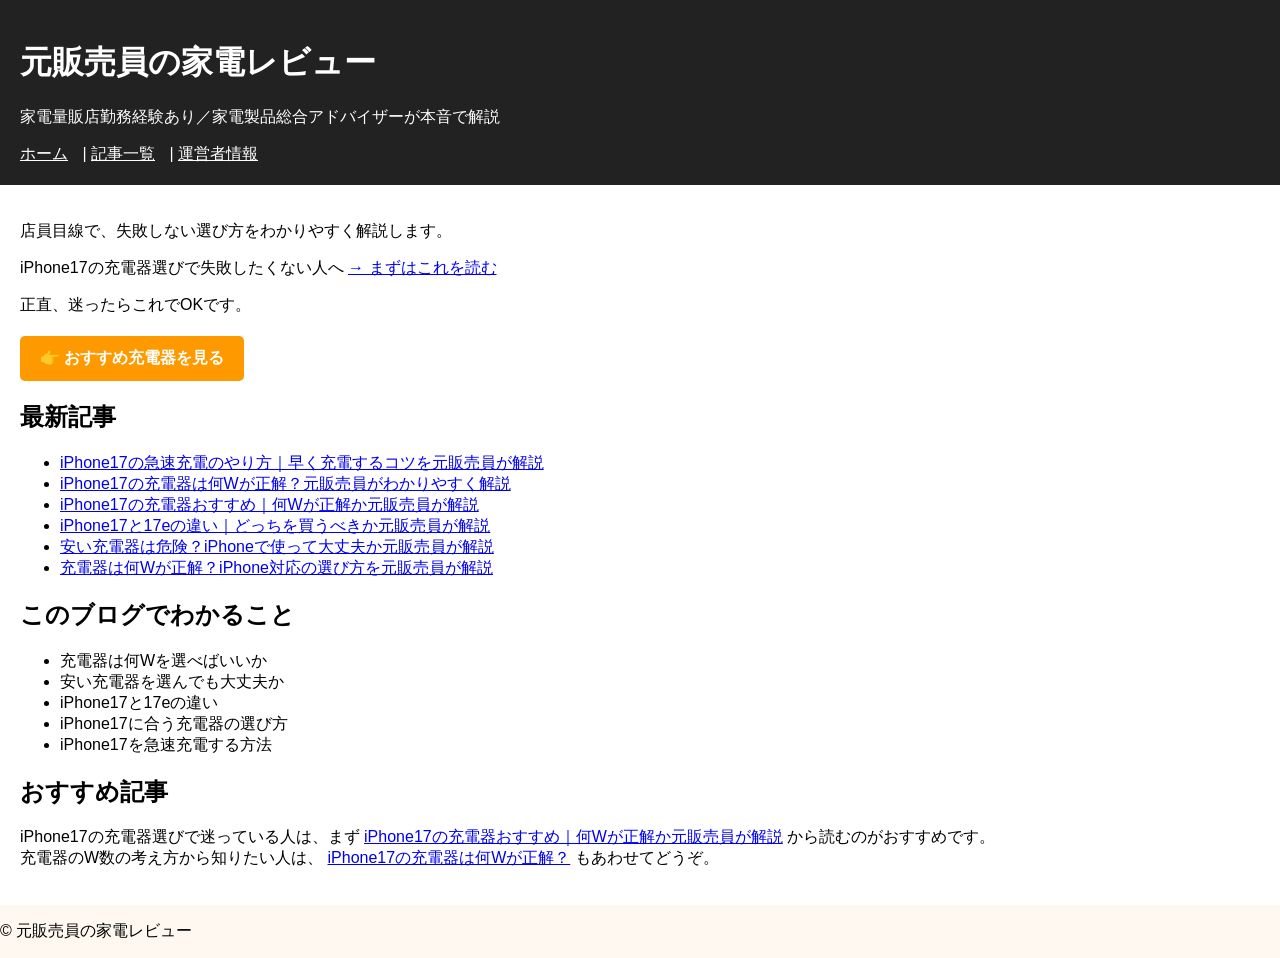
==== commit 0eaada7e: "Update index.html" ====
--- a/index.html
+++ b/index.html
@@ -1,1122 +1,89 @@
-<!doctype html>
+<!DOCTYPE html>
 <html lang="ja">
 <head>
-  <meta charset="utf-8">
-  <meta name="viewport" content="width=device-width, initial-scale=1">
-  <title>携帯料金比較</title>
-  <style>
-    :root {
-      color-scheme: light;
-      --ink: #172026;
-      --muted: #62717d;
-      --line: #d9e0e6;
-      --panel: #ffffff;
-      --soft: #f5f8fa;
-      --accent: #0b6b88;
-      --accent-2: #d84d2a;
-      --good: #167a54;
-      --warn: #a65e00;
-      --shadow: 0 18px 40px rgba(26, 44, 56, .10);
-    }
+<meta charset="UTF-8">
+<meta name="viewport" content="width=device-width, initial-scale=1.0">
+<title>元販売員の家電レビュー</title>
+<link rel="stylesheet" href="styles.css">
 
-    * {
-      box-sizing: border-box;
-    }
+<!-- Google tag (gtag.js) -->
+<script async src="https://www.googletagmanager.com/gtag/js?id=G-20M95NDR7Q"></script>
+<script>
+  window.dataLayer = window.dataLayer || [];
+  function gtag(){dataLayer.push(arguments);}
+  gtag('js', new Date());
+  gtag('config', 'G-20M95NDR7Q');
+</script>
 
-    body {
-      margin: 0;
-      font-family: "Segoe UI", system-ui, -apple-system, BlinkMacSystemFont, "Noto Sans JP", sans-serif;
-      color: var(--ink);
-      background:
-        linear-gradient(180deg, rgba(11, 107, 136, .10), transparent 360px),
-        linear-gradient(90deg, rgba(216, 77, 42, .08), transparent 55%),
-        #f7fafb;
-    }
-
-    button,
-    input,
-    select {
-      font: inherit;
-    }
-
-    .app-shell {
-      width: min(1180px, calc(100% - 32px));
-      margin: 0 auto;
-      padding: 28px 0 36px;
-    }
-
-    header {
-      display: grid;
-      grid-template-columns: minmax(0, 1fr) auto;
-      gap: 24px;
-      align-items: end;
-      padding: 18px 0 24px;
-    }
-
-    h1 {
-      margin: 0;
-      font-size: clamp(28px, 4vw, 48px);
-      line-height: 1.08;
-      letter-spacing: 0;
-    }
-
-    .lead {
-      max-width: 700px;
-      margin: 12px 0 0;
-      color: var(--muted);
-      font-size: 15px;
-      line-height: 1.75;
-    }
-
-    .date-pill {
-      border: 1px solid var(--line);
-      border-radius: 999px;
-      padding: 10px 14px;
-      background: rgba(255, 255, 255, .78);
-      color: var(--muted);
-      font-size: 13px;
-      white-space: nowrap;
-    }
-
-    .controls {
-      display: grid;
-      grid-template-columns: 1.1fr .9fr;
-      gap: 16px;
-      align-items: stretch;
-      margin-bottom: 20px;
-    }
-
-    .panel {
-      background: rgba(255, 255, 255, .86);
-      border: 1px solid var(--line);
-      border-radius: 8px;
-      box-shadow: var(--shadow);
-      backdrop-filter: blur(10px);
-    }
-
-    .usage-panel {
-      padding: 18px;
-    }
-
-    .panel-title {
-      margin: 0 0 12px;
-      color: var(--muted);
-      font-size: 13px;
-      font-weight: 700;
-    }
-
-    .usage-grid {
-      display: grid;
-      grid-template-columns: 1fr 120px;
-      gap: 16px;
-      align-items: center;
-    }
-
-    .gb-number {
-      display: flex;
-      align-items: baseline;
-      gap: 6px;
-      justify-content: flex-end;
-      color: var(--accent);
-      font-weight: 800;
-      font-size: 34px;
-    }
-
-    .gb-number span {
-      color: var(--muted);
-      font-size: 15px;
-      font-weight: 700;
-    }
-
-    input[type="range"] {
-      width: 100%;
-      accent-color: var(--accent);
-    }
-
-    .quick-gb {
-      display: flex;
-      gap: 8px;
-      flex-wrap: wrap;
-      margin-top: 14px;
-    }
-
-    .chip,
-    .icon-button {
-      border: 1px solid var(--line);
-      background: var(--panel);
-      color: var(--ink);
-      border-radius: 999px;
-      min-height: 34px;
-      padding: 0 12px;
-      cursor: pointer;
-    }
-
-    .chip.active,
-    .icon-button.active {
-      border-color: var(--accent);
-      background: #e7f4f7;
-      color: #064d62;
-      font-weight: 700;
-    }
-
-    .options-panel {
-      padding: 18px;
-      display: grid;
-      gap: 14px;
-    }
-
-    .option-row {
-      display: grid;
-      grid-template-columns: 1fr auto;
-      gap: 12px;
-      align-items: center;
-    }
-
-    .option-row label {
-      color: var(--muted);
-      font-size: 14px;
-      font-weight: 700;
-    }
-
-    select {
-      width: 190px;
-      border: 1px solid var(--line);
-      border-radius: 8px;
-      background: var(--panel);
-      padding: 9px 10px;
-      color: var(--ink);
-    }
-
-    .toggle-list {
-      display: flex;
-      gap: 8px;
-      flex-wrap: wrap;
-    }
-
-    .summary {
-      display: grid;
-      grid-template-columns: repeat(5, 1fr);
-      gap: 12px;
-      margin-bottom: 20px;
-    }
-
-    .metric {
-      padding: 15px;
-      border: 1px solid var(--line);
-      border-radius: 8px;
-      background: rgba(255, 255, 255, .72);
-    }
-
-    .metric strong {
-      display: block;
-      font-size: 23px;
-      line-height: 1.1;
-    }
-
-    .metric span {
-      display: block;
-      margin-top: 6px;
-      color: var(--muted);
-      font-size: 12px;
-      line-height: 1.45;
-    }
-
-    .toolbar {
-      display: flex;
-      justify-content: space-between;
-      gap: 12px;
-      align-items: center;
-      margin: 8px 0 14px;
-    }
-
-    .brand-filter {
-      display: flex;
-      gap: 8px;
-      flex-wrap: wrap;
-    }
-
-    .cards {
-      display: grid;
-      grid-template-columns: repeat(3, minmax(0, 1fr));
-      gap: 14px;
-    }
-
-    .card {
-      position: relative;
-      overflow: hidden;
-      min-height: 278px;
-      padding: 16px;
-      border: 1px solid var(--line);
-      border-radius: 8px;
-      background: var(--panel);
-      box-shadow: 0 10px 26px rgba(20, 35, 45, .08);
-      display: grid;
-      gap: 14px;
-    }
-
-    .card.best {
-      border-color: rgba(22, 122, 84, .45);
-      box-shadow: 0 16px 36px rgba(22, 122, 84, .14);
-    }
-
-    .brand-bar {
-      height: 5px;
-      width: 100%;
-      position: absolute;
-      inset: 0 0 auto;
-    }
-
-    .docomo { background: #d6002a; }
-    .au { background: #f08300; }
-    .softbank { background: #1f2328; }
-    .rakuten { background: #bf0000; }
-    .mvno { background: #13805e; }
-
-    .card-top {
-      display: flex;
-      justify-content: space-between;
-      gap: 12px;
-      align-items: start;
-      padding-top: 4px;
-    }
-
-    .carrier {
-      color: var(--muted);
-      font-size: 12px;
-      font-weight: 800;
-      text-transform: uppercase;
-    }
-
-    .plan-name {
-      margin: 3px 0 0;
-      font-size: 20px;
-      line-height: 1.25;
-    }
-
-    .badge {
-      min-width: 68px;
-      padding: 6px 9px;
-      border-radius: 999px;
-      background: var(--soft);
-      color: var(--muted);
-      text-align: center;
-      font-size: 12px;
-      font-weight: 800;
-      white-space: nowrap;
-    }
-
-    .price {
-      display: flex;
-      align-items: baseline;
-      gap: 4px;
-      margin-top: 2px;
-      font-size: 34px;
-      font-weight: 850;
-      letter-spacing: 0;
-    }
-
-    .price small {
-      color: var(--muted);
-      font-size: 13px;
-      font-weight: 700;
-    }
-
-    .price-note {
-      margin-top: -8px;
-      min-height: 36px;
-      color: var(--muted);
-      font-size: 12px;
-      line-height: 1.5;
-    }
-
-    .data-meter {
-      height: 9px;
-      overflow: hidden;
-      border-radius: 999px;
-      background: #e8edf1;
-    }
-
-    .data-meter span {
-      display: block;
-      height: 100%;
-      max-width: 100%;
-      border-radius: inherit;
-      background: linear-gradient(90deg, var(--accent), #38a288);
-    }
-
-    .specs {
-      display: grid;
-      grid-template-columns: 1fr 1fr;
-      gap: 8px;
-    }
-
-    .spec {
-      min-height: 64px;
-      border: 1px solid #e5eaee;
-      border-radius: 8px;
-      padding: 9px;
-      background: #fbfcfd;
-    }
-
-    .spec span {
-      display: block;
-      color: var(--muted);
-      font-size: 11px;
-      font-weight: 800;
-    }
-
-    .spec strong {
-      display: block;
-      margin-top: 4px;
-      font-size: 14px;
-      line-height: 1.3;
-    }
-
-    .card-footer {
-      display: flex;
-      justify-content: space-between;
-      align-items: center;
-      gap: 10px;
-      border-top: 1px solid #edf1f4;
-      padding-top: 12px;
-    }
-
-    .source-link {
-      color: var(--accent);
-      font-size: 13px;
-      font-weight: 800;
-      text-decoration: none;
-    }
-
-    .fit {
-      color: var(--good);
-      font-size: 12px;
-      font-weight: 800;
-    }
-
-    .fit.warn {
-      color: var(--warn);
-    }
-
-    .table-panel {
-      margin-top: 18px;
-      overflow-x: auto;
-    }
-
-    table {
-      width: 100%;
-      border-collapse: collapse;
-      min-width: 850px;
-      background: var(--panel);
-    }
-
-    th,
-    td {
-      padding: 12px 14px;
-      border-bottom: 1px solid var(--line);
-      text-align: left;
-      font-size: 14px;
-    }
-
-    th {
-      color: var(--muted);
-      font-size: 12px;
-      background: #f8fafb;
-    }
-
-    td:last-child,
-    th:last-child {
-      text-align: right;
-    }
-
-    footer {
-      margin-top: 22px;
-      color: var(--muted);
-      font-size: 12px;
-      line-height: 1.7;
-    }
-
-    footer a {
-      color: var(--accent);
-    }
-
-    @media (max-width: 900px) {
-      header,
-      .controls {
-        grid-template-columns: 1fr;
-      }
-
-      .summary {
-        grid-template-columns: repeat(2, 1fr);
-      }
-
-      .cards {
-        grid-template-columns: repeat(2, minmax(0, 1fr));
-      }
-
-      .date-pill {
-        justify-self: start;
-      }
-    }
-
-    @media (max-width: 640px) {
-      .app-shell {
-        width: min(100% - 20px, 1180px);
-        padding-top: 14px;
-      }
-
-      .usage-grid,
-      .option-row,
-      .summary,
-      .cards {
-        grid-template-columns: 1fr;
-      }
-
-      .gb-number {
-        justify-content: flex-start;
-      }
-
-      select {
-        width: 100%;
-      }
-
-      .toolbar {
-        align-items: stretch;
-        flex-direction: column;
-      }
-    }
-  </style>
 </head>
 <body>
-  <main class="app-shell">
-    <header>
-      <div>
-        <h1>携帯料金比較</h1>
-        <p class="lead">ドコモ・au・ソフトバンクと、ahamo / povo / UQ mobile / Y!mobile / LINEMOを、使うギガ数と通話条件に合わせてざっくり比較できます。</p>
-      </div>
-      <div class="date-pill">公式情報確認日: 2026年4月30日</div>
-    </header>
 
-    <section class="controls" aria-label="比較条件">
-      <div class="panel usage-panel">
-        <p class="panel-title">月に使うデータ量</p>
-        <div class="usage-grid">
-          <div>
-            <input id="usage" type="range" min="1" max="120" value="30" aria-label="月間データ量">
-            <div class="quick-gb" id="quickGb"></div>
-          </div>
-          <div class="gb-number"><output id="usageOutput">30</output><span>GB</span></div>
-        </div>
-      </div>
+<header>
+  <h1>元販売員の家電レビュー</h1>
+  <p>家電量販店勤務経験あり／家電製品総合アドバイザーが本音で解説</p>
+  <nav>
+    <a href="index.html">ホーム</a> |
+    <a href="articles.html">記事一覧</a> |
+    <a href="about.html">運営者情報</a>
+  </nav>
+</header>
 
-      <div class="panel options-panel">
-        <div class="option-row">
-          <label for="callMode">通話</label>
-          <select id="callMode">
-            <option value="none">ほぼ使わない</option>
-            <option value="five">5〜10分以内が多い</option>
-            <option value="unlimited">長電話が多い</option>
-          </select>
-        </div>
-        <div>
-          <p class="panel-title">割引条件</p>
-          <div class="toggle-list">
-            <button class="icon-button" type="button" data-discount="family">家族</button>
-            <button class="icon-button" type="button" data-discount="home">光/でんき</button>
-            <button class="icon-button" type="button" data-discount="card">カード</button>
-          </div>
-        </div>
-      </div>
-    </section>
+<main>
 
-    <section class="summary" aria-label="比較結果サマリー">
-      <div class="metric">
-        <strong id="bestPlan">-</strong>
-        <span>最安候補</span>
-      </div>
-      <div class="metric">
-        <strong id="bestPrice">-</strong>
-        <span>条件反映後の月額目安</span>
-      </div>
-      <div class="metric">
-        <strong id="bestAnnual">-</strong>
-        <span>最安候補の年間目安</span>
-      </div>
-      <div class="metric">
-        <strong id="avgPrice">-</strong>
-        <span>表示中プランの平均月額</span>
-      </div>
-      <div class="metric">
-        <strong id="planCount">-</strong>
-        <span>比較中プラン数</span>
-      </div>
-    </section>
+  <p>
+    店員目線で、失敗しない選び方をわかりやすく解説します。
+  </p>
 
-    <div class="toolbar">
-      <div class="brand-filter" id="brandFilter" aria-label="ブランド絞り込み"></div>
-      <select id="sortMode" aria-label="並び替え">
-        <option value="price">安い順</option>
-        <option value="data">データ量が多い順</option>
-        <option value="carrier">会社別</option>
-      </select>
-    </div>
+  <p>
+    iPhone17の充電器選びで失敗したくない人へ  
+    <a href="post4.html">→ まずはこれを読む</a>
+  </p>
 
-    <section class="cards" id="cards" aria-label="プランカード"></section>
+  <p>
+    正直、迷ったらこれでOKです。
+  </p>
 
-    <section class="panel table-panel" aria-label="料金比較表">
-      <table>
-        <thead>
-          <tr>
-            <th>会社</th>
-            <th>ブランド/プラン</th>
-            <th>容量</th>
-            <th>基本月額</th>
-            <th>通話込み</th>
-            <th>割引目安</th>
-            <th>あなたの条件</th>
-            <th>年間目安</th>
-          </tr>
-        </thead>
-        <tbody id="tableBody"></tbody>
-      </table>
-    </section>
+  <p style="margin:20px 0;">
+    <a href="https://www.amazon.co.jp/dp/B0B6MWBSJ4?tag=karinfreyer22-22" target="_blank"
+    style="display:inline-block; padding:12px 20px; background:#ff9900; color:#fff; text-decoration:none; border-radius:5px; font-weight:bold;">
+      👉 おすすめ充電器を見る
+    </a>
+  </p>
 
-    <footer>
-      料金は税込の月額目安です。機種代、事務手数料、キャンペーン、家族回線数、固定回線契約、カード種別、速度制限などで実際の請求額は変わります。データは公式ページをもとにした簡易比較です:
-      <a href="https://www.docomo.ne.jp/charge/docomo_max/" target="_blank" rel="noreferrer">ドコモ MAX</a>,
-      <a href="https://www.docomo.ne.jp/charge/docomo_mini/" target="_blank" rel="noreferrer">ドコモ mini</a>,
-      <a href="https://ahamo.com/plan/index.html" target="_blank" rel="noreferrer">ahamo</a>,
-      <a href="https://www.au.com/mobile/charge/smartphone/plan/auvaluelink/" target="_blank" rel="noreferrer">auバリューリンクプラン</a>,
-      <a href="https://povo.jp/simulator/" target="_blank" rel="noreferrer">povo</a>,
-      <a href="https://www.uqwimax.jp/mobile/plan/tokutoku2/" target="_blank" rel="noreferrer">UQ mobile</a>,
-      <a href="https://www.softbank.jp/mobile/price_plan/" target="_blank" rel="noreferrer">ソフトバンク</a>,
-      <a href="https://www.ymobile.jp/plan/smartphone/" target="_blank" rel="noreferrer">Y!mobile</a>,
-      <a href="https://www.linemo.jp/plan/" target="_blank" rel="noreferrer">LINEMO</a>,
-      <a href="https://network.mobile.rakuten.co.jp/fee/saikyo-plan/" target="_blank" rel="noreferrer">楽天モバイル</a>,
-      <a href="https://mineo.jp/price/" target="_blank" rel="noreferrer">mineo</a>,
-      <a href="https://www.iijmio.jp/hdc/spec/index.html" target="_blank" rel="noreferrer">IIJmio</a>,
-      <a href="https://www.nihontsushin.com/plan/" target="_blank" rel="noreferrer">日本通信SIM</a>。
-    </footer>
-  </main>
+  <h2>最新記事</h2>
+  <ul>
+    <li><a href="post6.html">iPhone17の急速充電のやり方｜早く充電するコツを元販売員が解説</a></li>
+    <li><a href="post5.html">iPhone17の充電器は何Wが正解？元販売員がわかりやすく解説</a></li>
+    <li><a href="post4.html">iPhone17の充電器おすすめ｜何Wが正解か元販売員が解説</a></li>
+    <li><a href="post3.html">iPhone17と17eの違い｜どっちを買うべきか元販売員が解説</a></li>
+    <li><a href="post2.html">安い充電器は危険？iPhoneで使って大丈夫か元販売員が解説</a></li>
+    <li><a href="post1.html">充電器は何Wが正解？iPhone対応の選び方を元販売員が解説</a></li>
+  </ul>
 
-  <script>
-    const plans = [
-      {
-        carrier: "docomo",
-        brand: "ドコモ",
-        name: "ドコモ MAX",
-        data: Infinity,
-        dataLabel: "無制限",
-        base: 8448,
-        callIncluded: "家族間無料",
-        callFive: 880,
-        callUnlimited: 1980,
-        discounts: { family: 1210, home: 1210, card: 550 },
-        note: "段階制。1GB以下は5,698円、1〜3GBは6,798円。",
-        source: "https://www.docomo.ne.jp/charge/docomo_max/"
-      },
-      {
-        carrier: "docomo",
-        brand: "ドコモ",
-        name: "ドコモ mini 10GB",
-        data: 10,
-        dataLabel: "10GB",
-        base: 3850,
-        callIncluded: "従量制",
-        callFive: 880,
-        callUnlimited: 1980,
-        discounts: { home: 1210, card: 550 },
-        note: "小容量向け。4GB版は2,750円。",
-        source: "https://www.docomo.ne.jp/charge/docomo_mini/"
-      },
-      {
-        carrier: "docomo",
-        brand: "ahamo",
-        name: "ahamo",
-        data: 30,
-        dataLabel: "30GB",
-        base: 2970,
-        callIncluded: "5分無料",
-        callFive: 0,
-        callUnlimited: 1100,
-        discounts: {},
-        note: "オンライン中心。大盛り110GBは4,950円。",
-        source: "https://ahamo.com/plan/index.html"
-      },
-      {
-        carrier: "au",
-        brand: "au",
-        name: "auバリューリンク",
-        data: Infinity,
-        dataLabel: "使い放題",
-        base: 8008,
-        callIncluded: "従量制",
-        callFive: 880,
-        callUnlimited: 1980,
-        discounts: { family: 1210, home: 1100, card: 220 },
-        note: "200GB超は最大5Mbps制限。テザリング等は60GBまで。",
-        source: "https://www.au.com/mobile/charge/smartphone/plan/auvaluelink/"
-      },
-      {
-        carrier: "au",
-        brand: "UQ mobile",
-        name: "トクトクプラン2",
-        data: 30,
-        dataLabel: "30GB",
-        base: 4048,
-        callIncluded: "従量制",
-        callFive: 880,
-        callUnlimited: 1980,
-        discounts: { family: 550, home: 1100, card: 220, lowUse: 1100 },
-        note: "5GB以下は追加割引あり。自宅セット割と家族割は重複不可。",
-        source: "https://www.uqwimax.jp/mobile/plan/tokutoku2/"
-      },
-      {
-        carrier: "au",
-        brand: "UQ mobile",
-        name: "コミコミプランバリュー",
-        data: 35,
-        dataLabel: "35GB",
-        base: 3828,
-        callIncluded: "10分無料",
-        callFive: 0,
-        callUnlimited: 1100,
-        discounts: {},
-        note: "10分通話とPontaパス込み。",
-        source: "https://www.uqwimax.jp/mobile/newplan2025/"
-      },
-      {
-        carrier: "au",
-        brand: "povo",
-        name: "povo 30GB",
-        data: 30,
-        dataLabel: "30GB/30日",
-        base: 2780,
-        callIncluded: "従量制",
-        callFive: 550,
-        callUnlimited: 1650,
-        discounts: {},
-        note: "基本料0円、必要な分をトッピング購入。",
-        source: "https://povo.jp/simulator/"
-      },
-      {
-        carrier: "softbank",
-        brand: "ソフトバンク",
-        name: "メリハリ無制限＋",
-        data: Infinity,
-        dataLabel: "無制限",
-        base: 7425,
-        callIncluded: "従量制",
-        callFive: 880,
-        callUnlimited: 1980,
-        discounts: { family: 1210, home: 1100, card: 187 },
-        note: "2GB以下は自動割引。2026年7月に料金改定予定。",
-        source: "https://www.softbank.jp/mobile/price_plan/"
-      },
-      {
-        carrier: "softbank",
-        brand: "Y!mobile",
-        name: "シンプル3 M",
-        data: 30,
-        dataLabel: "30GB",
-        base: 4158,
-        callIncluded: "従量制",
-        callFive: 880,
-        callUnlimited: 1980,
-        discounts: { family: 1100, home: 1650, card: 330 },
-        note: "Sは5GB、Lは35GB。家族割とおうち割は重複不可。",
-        source: "https://www.ymobile.jp/plan/smartphone/"
-      },
-      {
-        carrier: "softbank",
-        brand: "LINEMO",
-        name: "LINEMOベストプランV",
-        data: 30,
-        dataLabel: "30GB",
-        base: 2970,
-        callIncluded: "5分無料",
-        callFive: 0,
-        callUnlimited: 1100,
-        discounts: {},
-        note: "オンライン専用。ベストプランは3GB 990円/10GB 2,090円。",
-        source: "https://www.linemo.jp/plan/"
-      },
-      {
-        carrier: "rakuten",
-        brand: "楽天モバイル",
-        name: "Rakuten最強プラン",
-        data: Infinity,
-        dataLabel: "段階制/無制限",
-        base: 3278,
-        callIncluded: "Rakuten Link無料",
-        callFive: 0,
-        callUnlimited: 0,
-        discounts: { family: 110 },
-        note: "3GBまで1,078円、20GBまで2,178円、20GB超は3,278円。",
-        source: "https://network.mobile.rakuten.co.jp/fee/saikyo-plan/"
-      },
-      {
-        carrier: "mvno",
-        brand: "mineo",
-        name: "マイピタ 30GB",
-        data: 30,
-        dataLabel: "30GB",
-        base: 2178,
-        callIncluded: "従量制",
-        callFive: 550,
-        callUnlimited: 1210,
-        discounts: {},
-        note: "余ったデータは翌月繰り越し。パケット放題3Mbps対象。",
-        source: "https://mineo.jp/price/"
-      },
-      {
-        carrier: "mvno",
-        brand: "mineo",
-        name: "マイピタ 50GB",
-        data: 50,
-        dataLabel: "50GB",
-        base: 2948,
-        callIncluded: "従量制",
-        callFive: 550,
-        callUnlimited: 1210,
-        discounts: {},
-        note: "大容量向け。余ったデータは翌月繰り越し。",
-        source: "https://mineo.jp/price/"
-      },
-      {
-        carrier: "mvno",
-        brand: "IIJmio",
-        name: "ギガプラン 35GB",
-        data: 35,
-        dataLabel: "35GB",
-        base: 2400,
-        callIncluded: "従量制",
-        callFive: 500,
-        callUnlimited: 1400,
-        discounts: { family: 100 },
-        note: "ドコモ網/au網を選べる音声SIM。家族割は2回線以上。",
-        source: "https://www.iijmio.jp/hdc/spec/index.html"
-      },
-      {
-        carrier: "mvno",
-        brand: "IIJmio",
-        name: "ギガプラン 55GB",
-        data: 55,
-        dataLabel: "55GB",
-        base: 3900,
-        callIncluded: "従量制",
-        callFive: 500,
-        callUnlimited: 1400,
-        discounts: { family: 100 },
-        note: "大容量の格安SIM候補。通話定額は別オプション。",
-        source: "https://www.iijmio.jp/hdc/spec/index.html"
-      },
-      {
-        carrier: "mvno",
-        brand: "日本通信SIM",
-        name: "合理的みんなのプラン",
-        data: 20,
-        dataLabel: "20GB",
-        base: 1390,
-        callIncluded: "5分 or 70分無料",
-        callFive: 0,
-        callUnlimited: 1600,
-        discounts: {},
-        note: "20GB超は1GBあたり220円で50GBまで使った分だけ加算。",
-        source: "https://www.nihontsushin.com/plan/planminna.html"
-      },
-      {
-        carrier: "mvno",
-        brand: "日本通信SIM",
-        name: "合理的50GBプラン",
-        data: 50,
-        dataLabel: "50GB",
-        base: 2178,
-        callIncluded: "5分 or 70分無料",
-        callFive: 0,
-        callUnlimited: 1200,
-        discounts: {},
-        note: "50GBと無料通話つき。超過は1GBあたり220円。",
-        source: "https://www.nihontsushin.com/plan/plangbgdvc.html"
-      }
-    ];
+  <h2>このブログでわかること</h2>
+  <ul>
+    <li>充電器は何Wを選べばいいか</li>
+    <li>安い充電器を選んでも大丈夫か</li>
+    <li>iPhone17と17eの違い</li>
+    <li>iPhone17に合う充電器の選び方</li>
+    <li>iPhone17を急速充電する方法</li>
+  </ul>
 
-    const carrierLabels = {
-      all: "すべて",
-      docomo: "ドコモ系",
-      au: "au系",
-      softbank: "ソフトバンク系",
-      rakuten: "楽天",
-      mvno: "格安SIM"
-    };
+  <h2>おすすめ記事</h2>
+  <p>
+    iPhone17の充電器選びで迷っている人は、まず
+    <a href="post4.html">iPhone17の充電器おすすめ｜何Wが正解か元販売員が解説</a>
+    から読むのがおすすめです。<br>
+    充電器のW数の考え方から知りたい人は、
+    <a href="post5.html">iPhone17の充電器は何Wが正解？</a>
+    もあわせてどうぞ。
+  </p>
 
-    const state = {
-      usage: 30,
-      callMode: "none",
-      discounts: new Set(),
-      carrier: "all",
-      sort: "price"
-    };
+</main>
 
-    const yen = value => new Intl.NumberFormat("ja-JP", {
-      style: "currency",
-      currency: "JPY",
-      maximumFractionDigits: 0
-    }).format(value);
+<footer>
+  <p>© 元販売員の家電レビュー</p>
+</footer>
 
-    const carrierName = carrier => ({
-      docomo: "ドコモ系",
-      au: "au系",
-      softbank: "ソフトバンク系",
-      rakuten: "楽天",
-      mvno: "格安SIM"
-    })[carrier] || carrier;
-
-    const maxDiscount = plan => {
-      let amount = 0;
-      const d = plan.discounts || {};
-
-      if (plan.carrier === "au" && plan.brand === "UQ mobile") {
-        if (state.discounts.has("home")) {
-          amount += d.home || 0;
-        } else if (state.discounts.has("family")) {
-          amount += d.family || 0;
-        }
-      } else if (plan.carrier === "softbank" && plan.brand === "Y!mobile") {
-        if (state.discounts.has("home")) {
-          amount += d.home || 0;
-        } else if (state.discounts.has("family")) {
-          amount += d.family || 0;
-        }
-      } else {
-        for (const key of state.discounts) amount += d[key] || 0;
-      }
-
-      if (state.usage <= 5 && d.lowUse) amount += d.lowUse;
-      return amount;
-    };
-
-    const usageAdjustedBase = plan => {
-      if (plan.name === "ドコモ MAX") {
-        if (state.usage <= 1) return 5698;
-        if (state.usage <= 3) return 6798;
-      }
-      if (plan.name === "ahamo" && state.usage > 30) return 4950;
-      if (plan.name === "LINEMOベストプランV" && state.usage <= 10) {
-        return state.usage <= 3 ? 990 : 2090;
-      }
-      if (plan.name === "povo 30GB") {
-        if (state.usage <= 3) return 990;
-        if (state.usage <= 5) return 1380;
-        if (state.usage <= 20) return Math.ceil(6490 / 3);
-        if (state.usage <= 30) return 2780;
-        if (state.usage <= 100) return Math.ceil(9834 / 3);
-      }
-      if (plan.name === "Rakuten最強プラン") {
-        if (state.usage <= 3) return 1078;
-        if (state.usage <= 20) return 2178;
-        return 3278;
-      }
-      if (plan.name === "マイピタ 30GB") {
-        if (state.usage <= 3) return 1298;
-        if (state.usage <= 7) return 1518;
-        if (state.usage <= 15) return 1958;
-      }
-      if (plan.name === "マイピタ 50GB") {
-        if (state.usage <= 3) return 1298;
-        if (state.usage <= 7) return 1518;
-        if (state.usage <= 15) return 1958;
-        if (state.usage <= 30) return 2178;
-      }
-      if (plan.brand === "IIJmio") {
-        if (state.usage <= 2) return 850;
-        if (state.usage <= 5) return 950;
-        if (state.usage <= 10) return 1400;
-        if (state.usage <= 15) return 1600;
-        if (state.usage <= 25) return 2000;
-        if (state.usage <= 35) return 2400;
-        if (state.usage <= 45) return 3300;
-      }
-      if (plan.name === "合理的みんなのプラン" && state.usage > 20) {
-        return 1390 + ((state.usage - 20) * 220);
-      }
-      return plan.base;
-    };
-
-    const hasEnoughData = plan => {
-      if (plan.data === Infinity) return true;
-      if (plan.name === "ahamo" && state.usage <= 110) return true;
-      if (plan.name === "povo 30GB" && state.usage <= 100) return true;
-      if (plan.name === "合理的みんなのプラン" && state.usage <= 50) return true;
-      return plan.data >= state.usage;
-    };
-
-    const callCost = plan => {
-      if (state.callMode === "five") return plan.callFive;
-      if (state.callMode === "unlimited") return plan.callUnlimited;
-      return 0;
-    };
-
-    const totalFor = plan => Math.max(0, usageAdjustedBase(plan) + callCost(plan) - maxDiscount(plan));
-
-    const filteredPlans = () => plans
-      .filter(plan => state.carrier === "all" || plan.carrier === state.carrier)
-      .filter(hasEnoughData)
-      .sort((a, b) => {
-        if (state.sort === "data") return (b.data === Infinity ? 999 : b.data) - (a.data === Infinity ? 999 : a.data);
-        if (state.sort === "carrier") return `${a.carrier}${a.brand}`.localeCompare(`${b.carrier}${b.brand}`, "ja");
-        return totalFor(a) - totalFor(b);
-      });
-
-    function renderControls() {
-      const quick = document.querySelector("#quickGb");
-      quick.innerHTML = "";
-      [3, 10, 30, 50, 100].forEach(gb => {
-        const button = document.createElement("button");
-        button.type = "button";
-        button.className = `chip${state.usage === gb ? " active" : ""}`;
-        button.textContent = `${gb}GB`;
-        button.addEventListener("click", () => {
-          state.usage = gb;
-          document.querySelector("#usage").value = gb;
-          render();
-        });
-        quick.appendChild(button);
-      });
-
-      const brandFilter = document.querySelector("#brandFilter");
-      brandFilter.innerHTML = "";
-      Object.entries(carrierLabels).forEach(([key, label]) => {
-        const button = document.createElement("button");
-        button.type = "button";
-        button.className = `chip${state.carrier === key ? " active" : ""}`;
-        button.textContent = label;
-        button.addEventListener("click", () => {
-          state.carrier = key;
-          render();
-        });
-        brandFilter.appendChild(button);
-      });
-
-      document.querySelectorAll("[data-discount]").forEach(button => {
-        button.classList.toggle("active", state.discounts.has(button.dataset.discount));
-      });
-    }
-
-    function renderSummary(list) {
-      const best = list[0];
-      const average = list.length
-        ? Math.round(list.reduce((sum, plan) => sum + totalFor(plan), 0) / list.length)
-        : 0;
-
-      document.querySelector("#bestPlan").textContent = best ? best.name : "-";
-      document.querySelector("#bestPrice").textContent = best ? yen(totalFor(best)) : "-";
-      document.querySelector("#bestAnnual").textContent = best ? yen(totalFor(best) * 12) : "-";
-      document.querySelector("#avgPrice").textContent = list.length ? yen(average) : "-";
-      document.querySelector("#planCount").textContent = `${list.length}件`;
-    }
-
-    function renderCards(list) {
-      const cards = document.querySelector("#cards");
-      cards.innerHTML = "";
-
-      list.forEach((plan, index) => {
-        const total = totalFor(plan);
-        const base = usageAdjustedBase(plan);
-        const discount = maxDiscount(plan);
-        const capacity = plan.data === Infinity ? 120 : Math.min(120, plan.name === "ahamo" && state.usage > 30 ? 110 : plan.data);
-        const fitLabel = plan.data === Infinity ? "容量に余裕あり" : `${plan.dataLabel}で利用可`;
-
-        const article = document.createElement("article");
-        article.className = `card${index === 0 ? " best" : ""}`;
-        article.innerHTML = `
-          <div class="brand-bar ${plan.carrier}"></div>
-          <div class="card-top">
-            <div>
-              <div class="carrier">${plan.brand}</div>
-              <h2 class="plan-name">${plan.name}</h2>
-            </div>
-            <div class="badge">${index === 0 ? "最安" : plan.dataLabel}</div>
-          </div>
-          <div>
-            <div class="price">${yen(total).replace("￥", "")}<small>円/月</small></div>
-          </div>
-          <p class="price-note">基本 ${yen(base)}${discount ? `、割引 ${yen(discount)}` : ""}${callCost(plan) ? `、通話 ${yen(callCost(plan))}` : ""}。${plan.note}</p>
-          <div class="data-meter" aria-label="データ容量"><span style="width: ${Math.max(7, Math.min(100, capacity / 120 * 100))}%"></span></div>
-          <div class="specs">
-            <div class="spec"><span>データ</span><strong>${plan.dataLabel}</strong></div>
-            <div class="spec"><span>通話</span><strong>${plan.callIncluded}</strong></div>
-            <div class="spec"><span>基本月額</span><strong>${yen(plan.base)}</strong></div>
-            <div class="spec"><span>年間目安</span><strong>${yen(total * 12)}</strong></div>
-          </div>
-          <div class="card-footer">
-            <span class="fit${plan.data !== Infinity && plan.data < state.usage ? " warn" : ""}">${fitLabel}</span>
-            <a class="source-link" href="${plan.source}" target="_blank" rel="noreferrer">公式</a>
-          </div>
-        `;
-        cards.appendChild(article);
-      });
-    }
-
-    function renderTable(list) {
-      const body = document.querySelector("#tableBody");
-      body.innerHTML = "";
-
-      list.forEach(plan => {
-        const row = document.createElement("tr");
-        const discount = maxDiscount(plan);
-        const total = totalFor(plan);
-        row.innerHTML = `
-          <td>${carrierName(plan.carrier)}</td>
-          <td>${plan.brand} / ${plan.name}</td>
-          <td>${plan.dataLabel}</td>
-          <td>${yen(usageAdjustedBase(plan))}</td>
-          <td>${callCost(plan) ? yen(callCost(plan)) : "追加なし"}</td>
-          <td>${discount ? `-${yen(discount)}` : "-"}</td>
-          <td><strong>${yen(total)}</strong></td>
-          <td><strong>${yen(total * 12)}</strong></td>
-        `;
-        body.appendChild(row);
-      });
-    }
-
-    function render() {
-      document.querySelector("#usageOutput").textContent = state.usage;
-      const list = filteredPlans();
-      renderControls();
-      renderSummary(list);
-      renderCards(list);
-      renderTable(list);
-    }
-
-    document.querySelector("#usage").addEventListener("input", event => {
-      state.usage = Number(event.target.value);
-      render();
-    });
-
-    document.querySelector("#callMode").addEventListener("change", event => {
-      state.callMode = event.target.value;
-      render();
-    });
-
-    document.querySelector("#sortMode").addEventListener("change", event => {
-      state.sort = event.target.value;
-      render();
-    });
-
-    document.querySelectorAll("[data-discount]").forEach(button => {
-      button.addEventListener("click", () => {
-        const key = button.dataset.discount;
-        if (state.discounts.has(key)) {
-          state.discounts.delete(key);
-        } else {
-          state.discounts.add(key);
-        }
-        render();
-      });
-    });
-
-    render();
-  </script>
 </body>
 </html>
--- a/styles.css
+++ b/styles.css
@@ -0,0 +1,19 @@
+body {
+font-family: Arial;
+margin:0;
+padding:0;
+background-color: #fff8f0;
+}
+header {
+background:#222;
+color:white;
+padding:20px;
+}
+nav a {
+color:white;
+margin-right:10px;
+}
+main {
+  background: #ffffff;
+  padding: 20px;
+}
